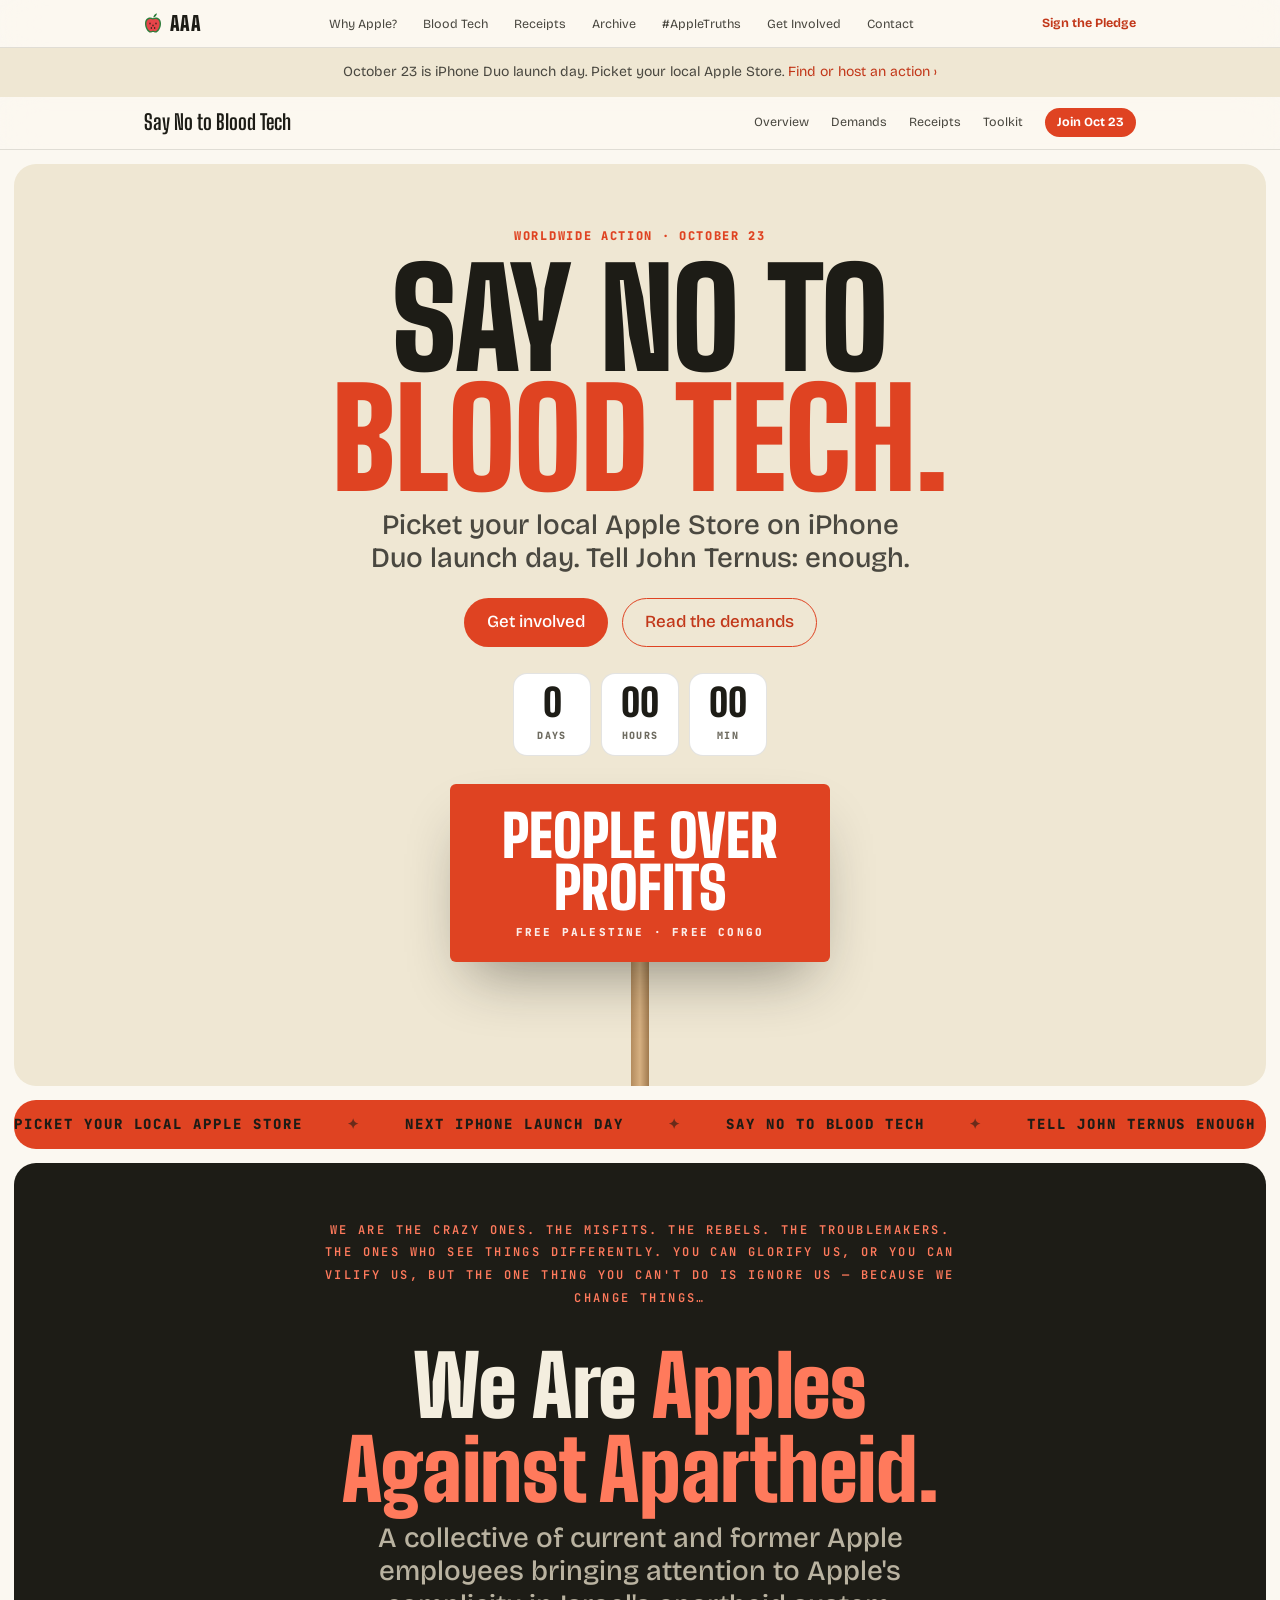
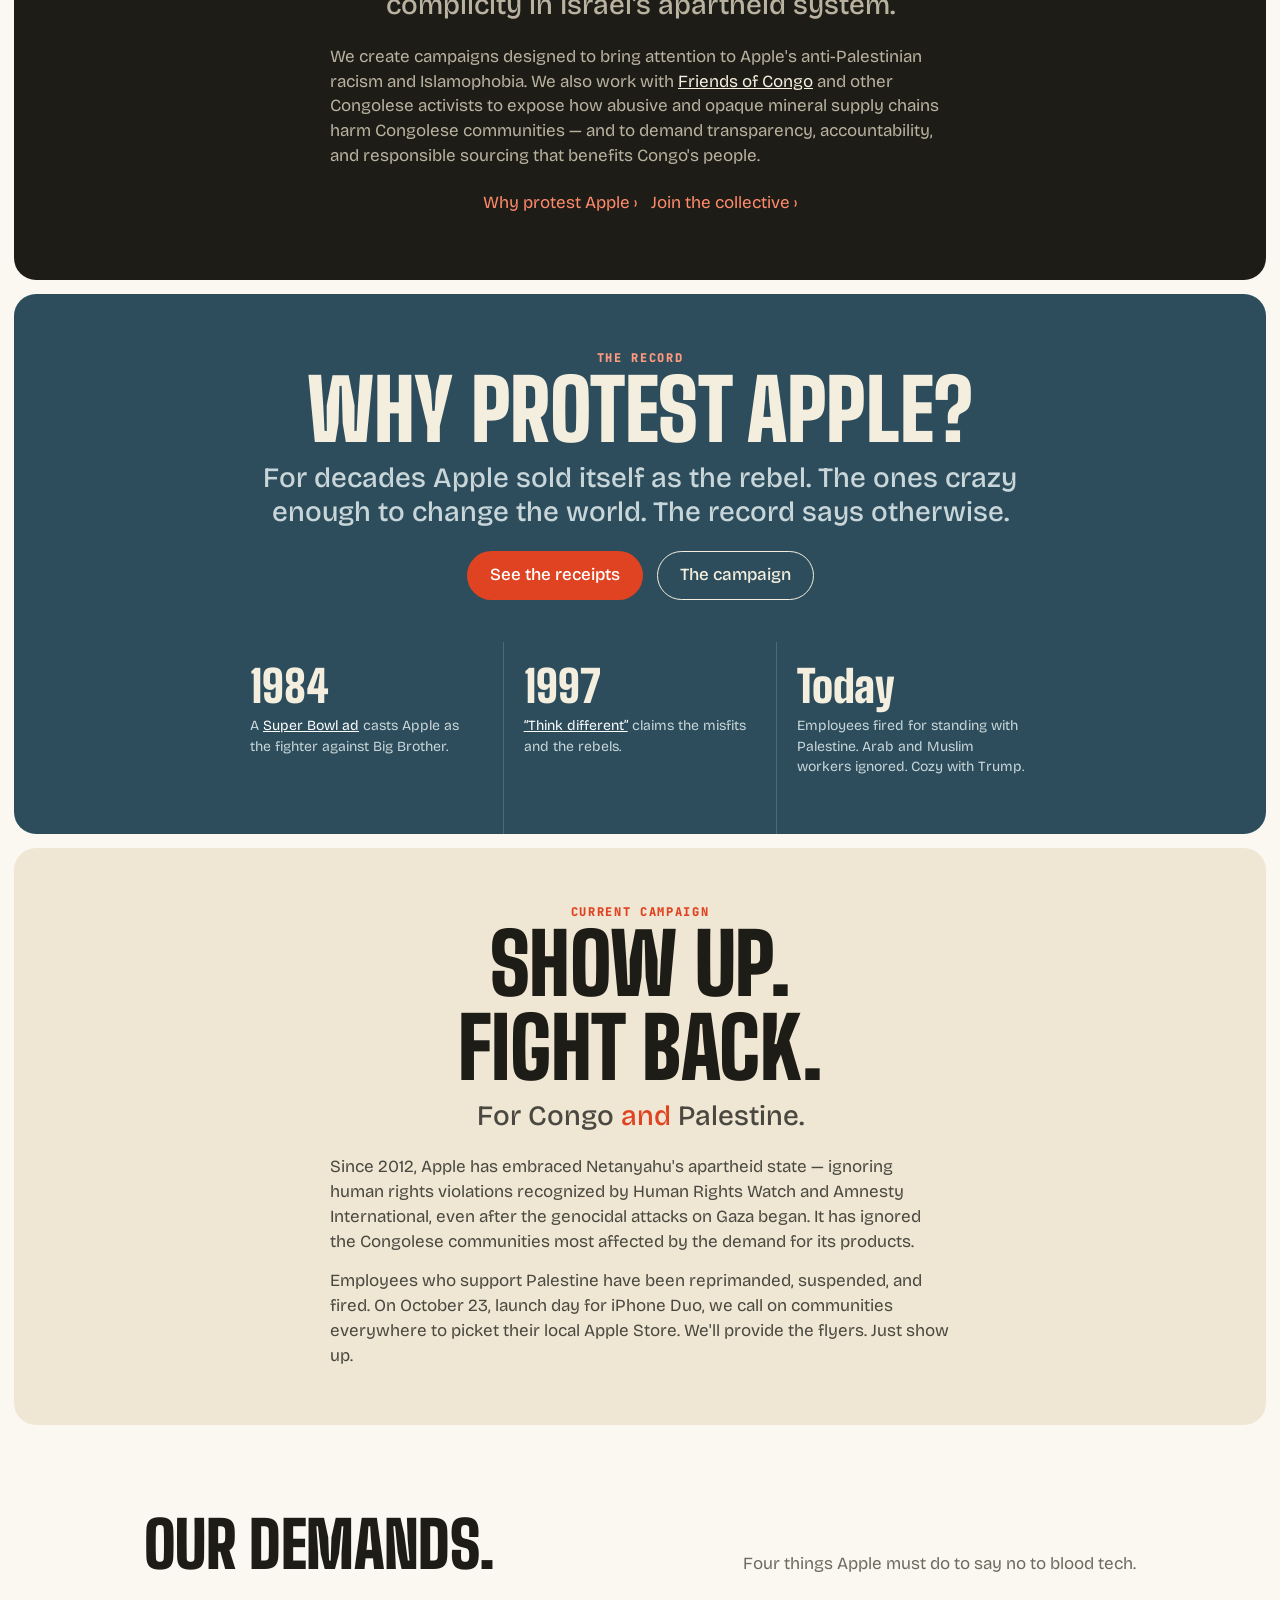
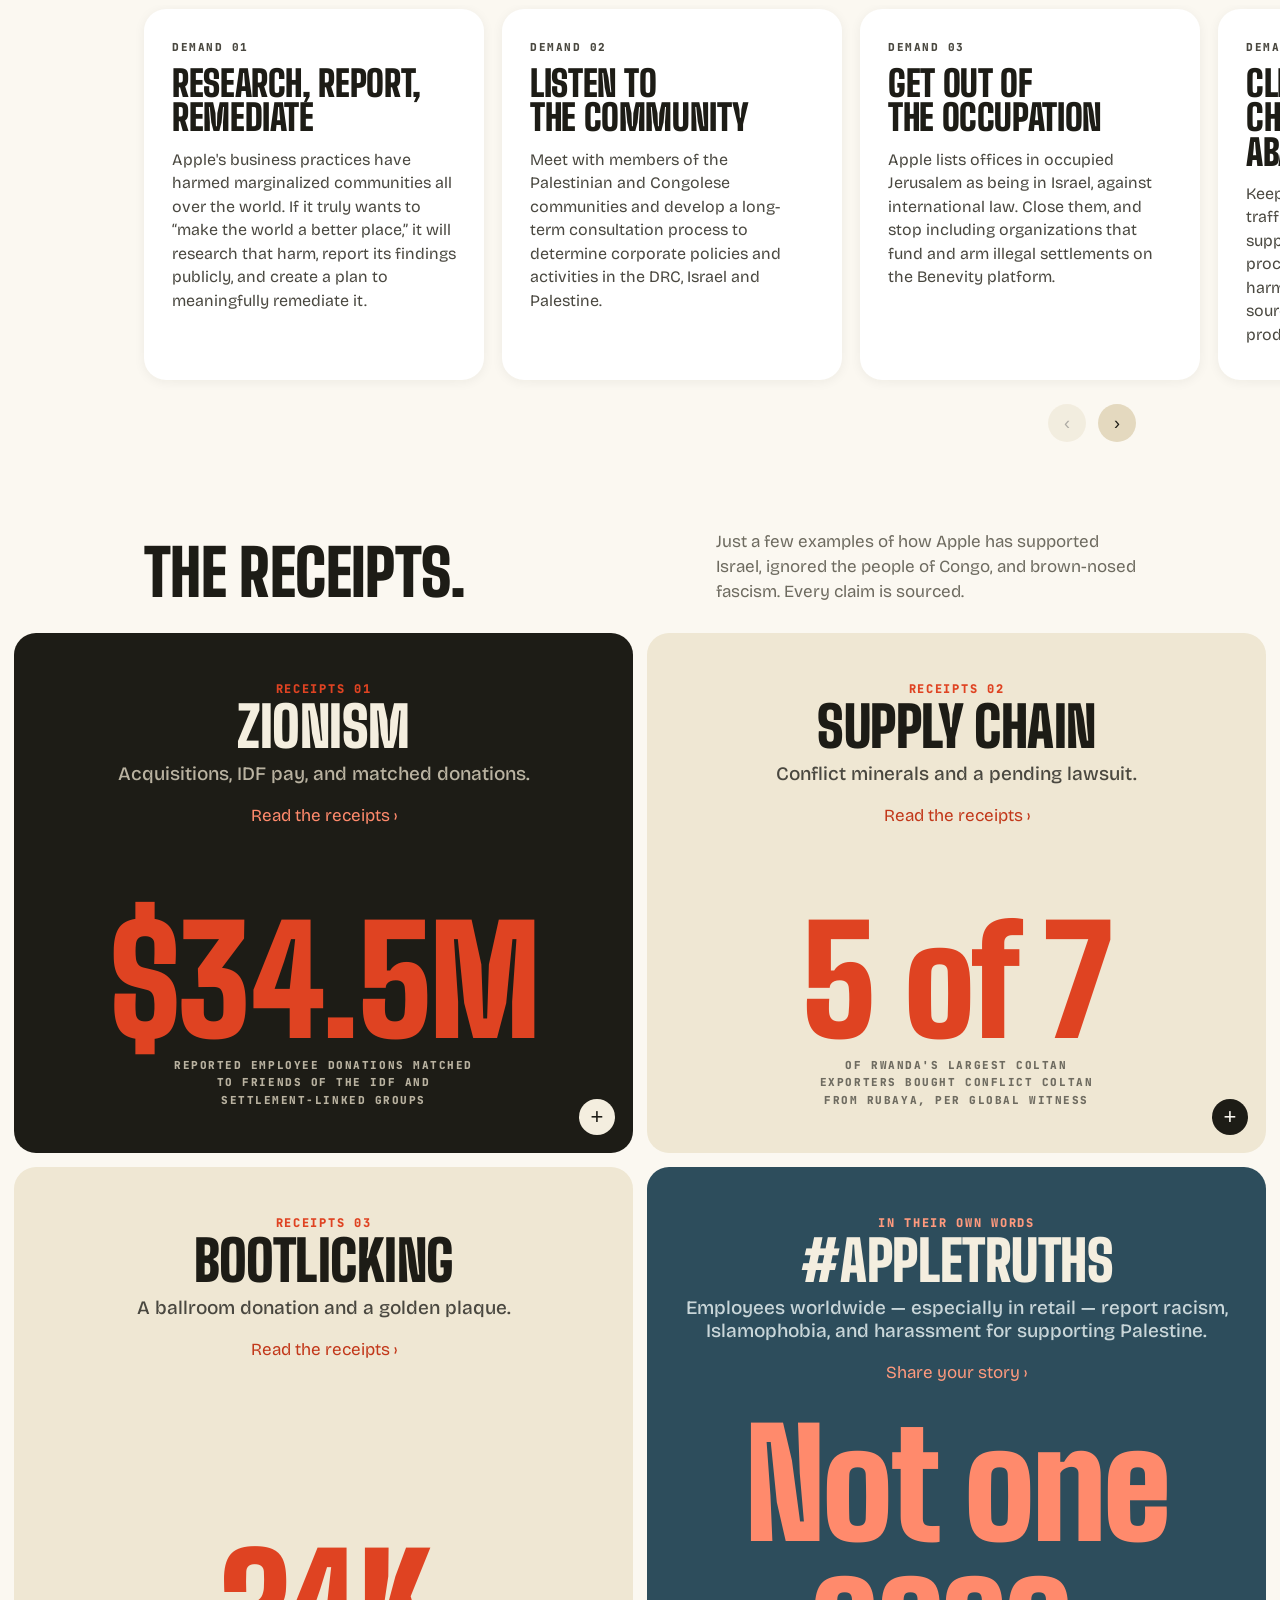
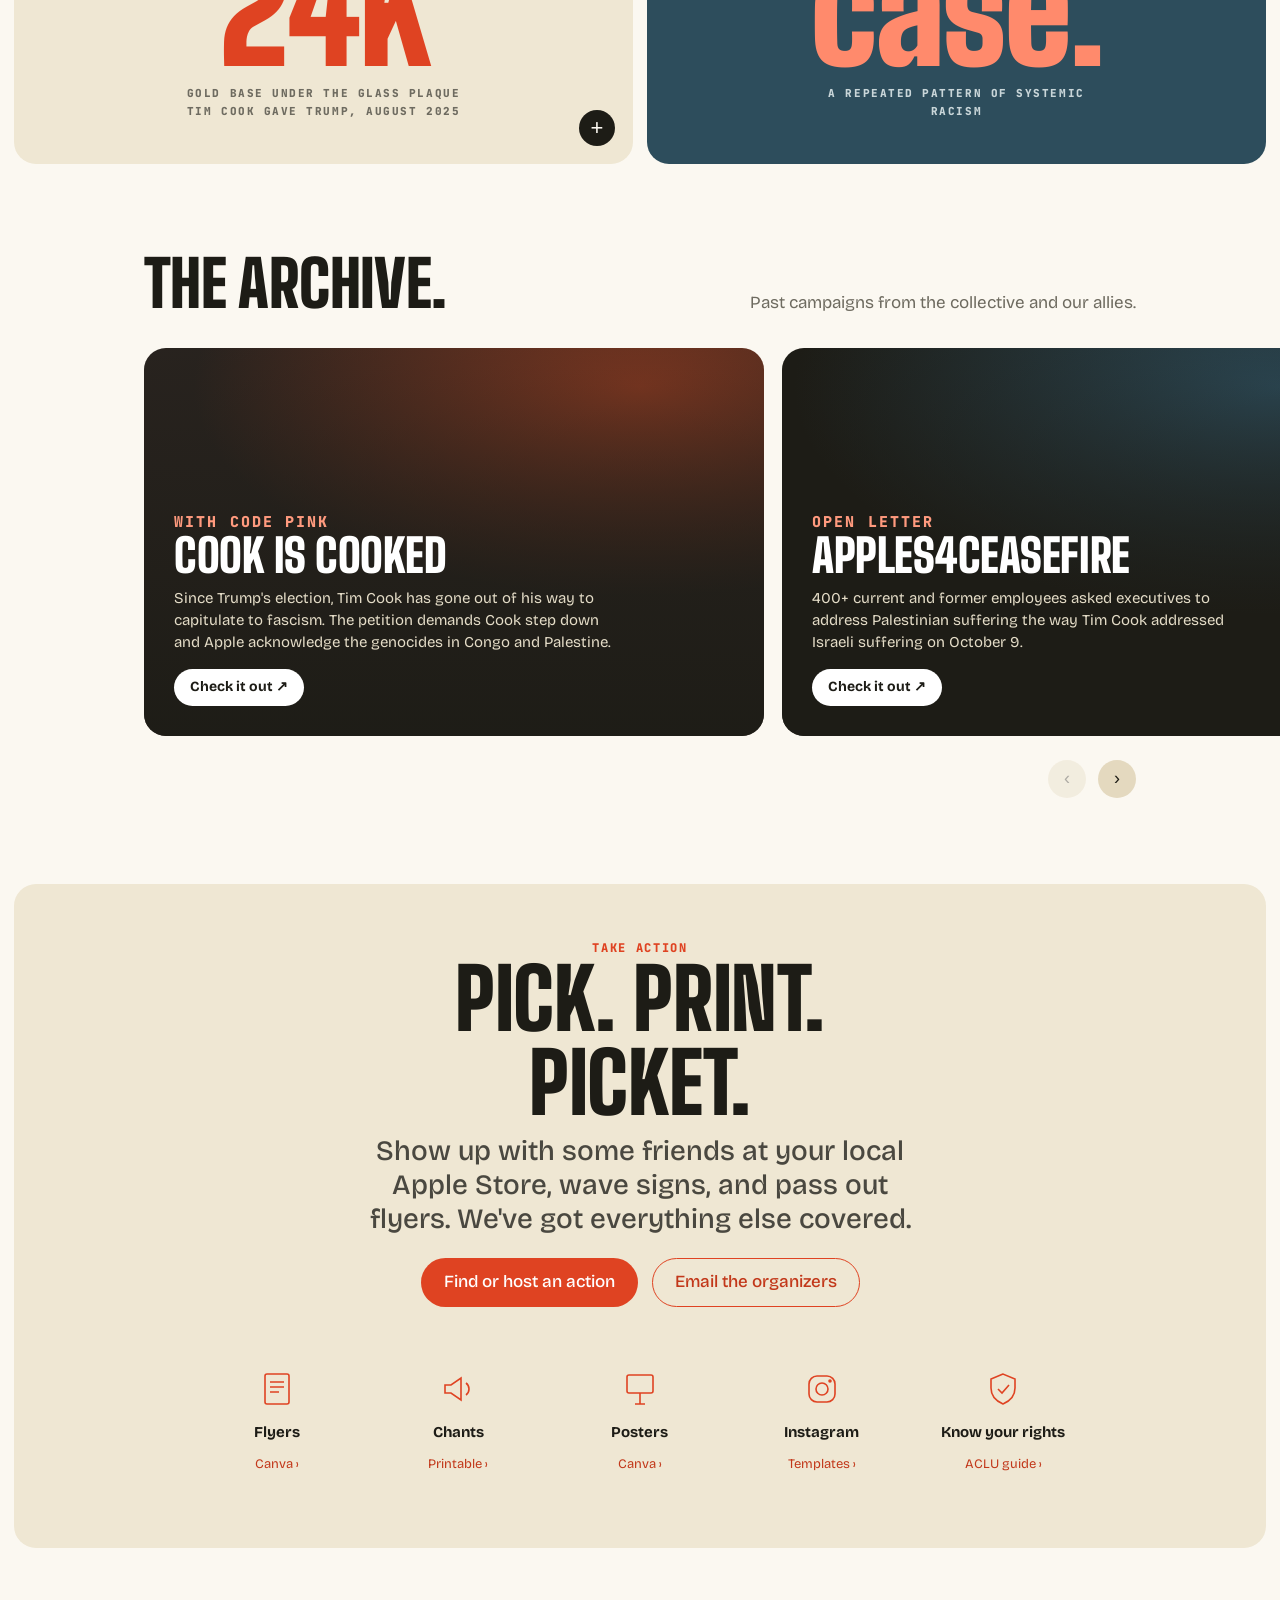
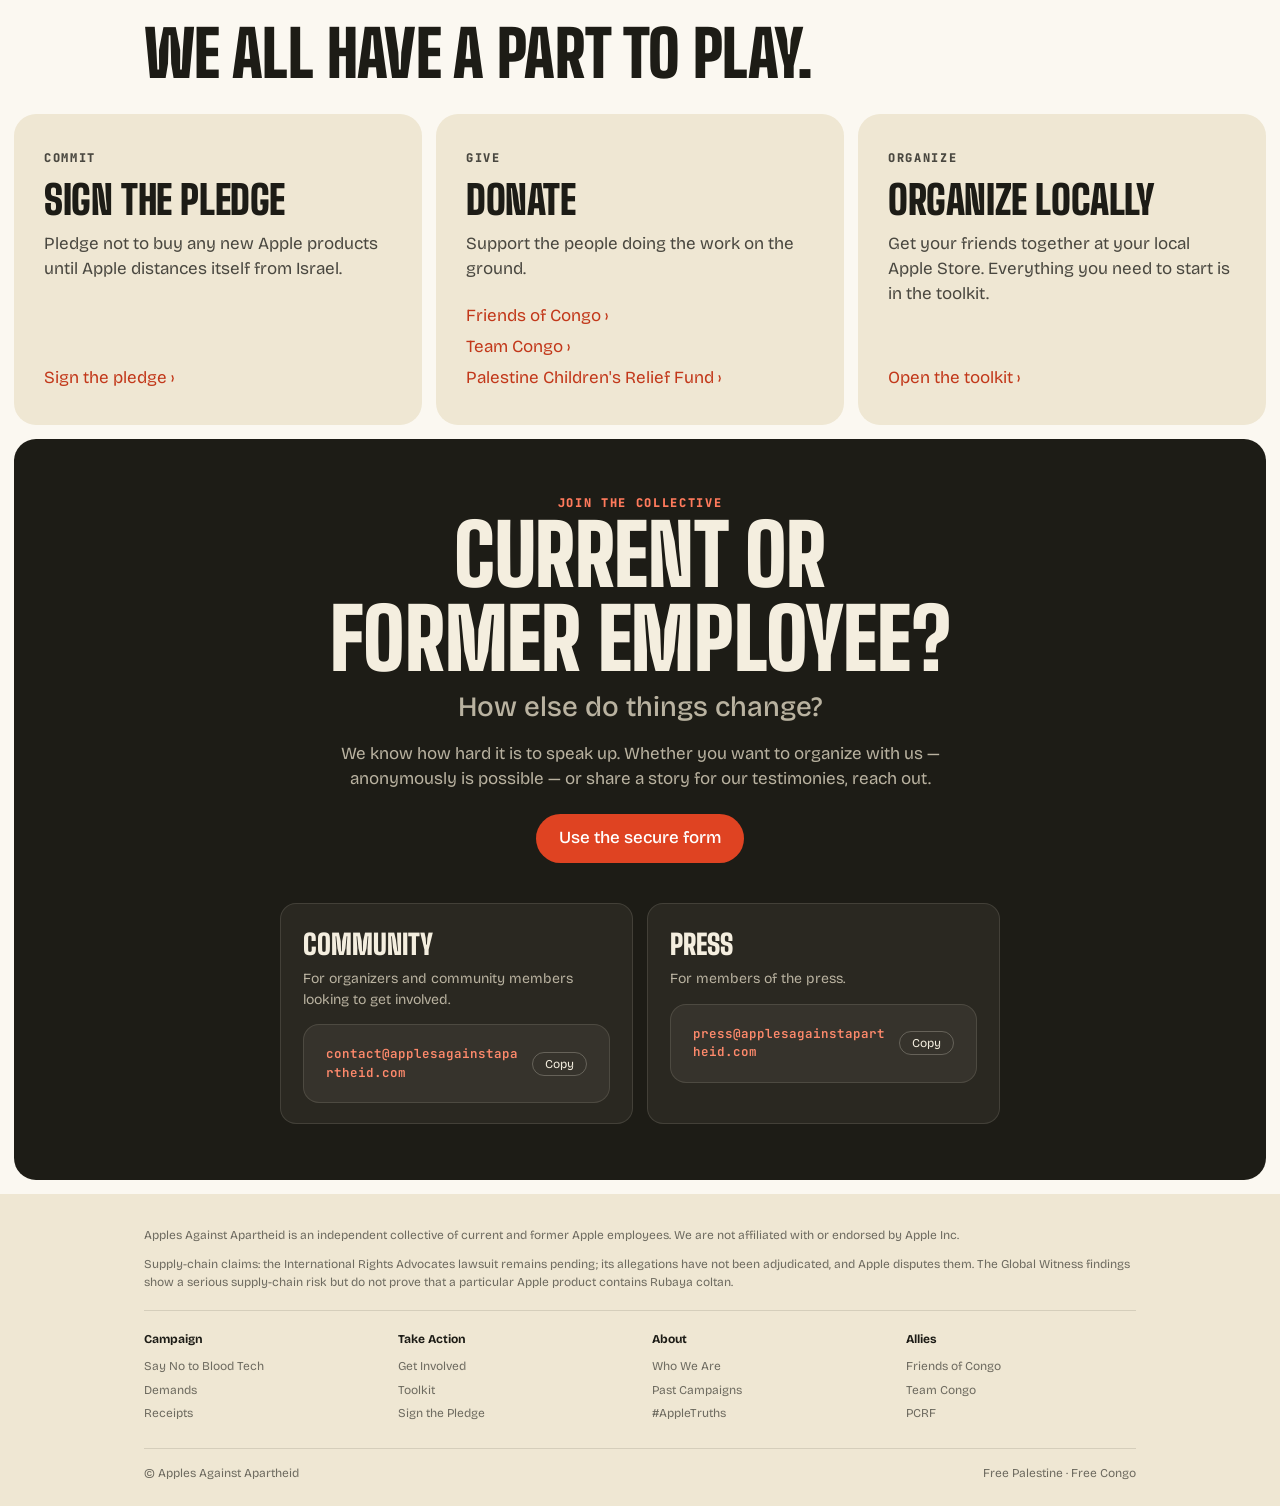
==== index.html @ 6d3a05a9 "Preparing to publish" ====
<!doctype html>
<html lang="en">
<head>
<meta charset="utf-8">
<meta name="viewport" content="width=device-width, initial-scale=1, viewport-fit=cover">
<meta name="description" content="Apples Against Apartheid — current and former Apple employees organizing against Apple's complicity in apartheid.">
<title>Apples Against Apartheid</title>
<link rel="preconnect" href="https://fonts.googleapis.com">
<link rel="preconnect" href="https://fonts.gstatic.com" crossorigin>
<link rel="stylesheet" href="https://fonts.googleapis.com/css2?family=Big+Shoulders+Display:wght@700;900&family=Bricolage+Grotesque:opsz,wght@12..96,400;12..96,500;12..96,700&family=JetBrains+Mono:wght@600;800&display=swap">
<style>
:root{
  --ground:#FBF8F1;
  --tile:#EFE7D3;
  --tile-2:#E4D9BF;
  --ink:#1D1C16;
  --ink-2:#4A4840;
  --ink-3:#6E6B60;
  --teal:#223F47;
  --slate:#2D4D5C;
  --red:#DF4322;
  --red-ink:#C2381A;
  --peach:#FBEFE4;
  --line:rgba(29,28,22,.12);
  --nav:rgba(251,248,241,.78);
  --dark-tile:#1D1C16;
  --on-dark:#F4EEDF;
  --on-dark-2:#B9B2A0;
  --card:#FFFFFF;
  --display:"Big Shoulders Display","Arial Narrow",Impact,sans-serif;
  --body:"Bricolage Grotesque",-apple-system,"Helvetica Neue",Arial,sans-serif;
  --mono:"JetBrains Mono",ui-monospace,Menlo,monospace;
  --r:22px;
}
@media (prefers-color-scheme:dark){
  :root:not([data-theme="light"]){
    color-scheme:dark;
    --ground:#100F0C;--tile:#1C1B16;--tile-2:#26241D;--ink:#F4EEDF;--ink-2:#CFC8B6;--ink-3:#9A9484;
    --teal:#E4D9BF;--line:rgba(244,238,223,.12);--nav:rgba(16,15,12,.72);--dark-tile:#000000;
    --card:#22211B;--peach:#3A2016;--red-ink:#FF6A48;
  }
}
:root[data-theme="dark"]{
  color-scheme:dark;
  --ground:#100F0C;--tile:#1C1B16;--tile-2:#26241D;--ink:#F4EEDF;--ink-2:#CFC8B6;--ink-3:#9A9484;
  --teal:#E4D9BF;--line:rgba(244,238,223,.12);--nav:rgba(16,15,12,.72);--dark-tile:#000000;
  --card:#22211B;--peach:#3A2016;--red-ink:#FF6A48;
}
*{box-sizing:border-box}
html{scroll-behavior:smooth;scroll-padding-top:64px}
body{background:var(--ground);color:var(--ink);font-family:var(--body);font-size:17px;line-height:1.47;-webkit-font-smoothing:antialiased;overflow-x:hidden}
a{color:inherit}
:focus-visible{outline:2px solid var(--red);outline-offset:3px;border-radius:6px}
h1,h2,h3,h4{margin:0;font-family:var(--display);font-weight:700;letter-spacing:-.01em;line-height:1;text-wrap:balance}
p{margin:0}
.eyebrow{font-family:var(--mono);font-weight:800;font-size:12px;letter-spacing:.14em;text-transform:uppercase;color:var(--red)}

/* ---------- global nav ---------- */
.gnav{position:relative;z-index:30;height:48px;background:var(--nav);backdrop-filter:saturate(180%) blur(20px);-webkit-backdrop-filter:saturate(180%) blur(20px);border-bottom:1px solid var(--line)}
.gnav-in{max-width:1024px;margin:0 auto;height:100%;padding-inline:16px;display:flex;align-items:center;justify-content:space-between;gap:8px}
.mark{display:flex;align-items:center;gap:8px;text-decoration:none;font-family:var(--display);font-weight:900;font-size:20px;letter-spacing:.02em}
.mark svg{width:18px;height:20px}
.gnav ul{list-style:none;margin:0;padding:0;display:flex;gap:26px}
.gnav ul a{font-size:12.5px;text-decoration:none;color:var(--ink-2);transition:color .2s}
.gnav ul a:hover{color:var(--ink)}
.gnav .pledge{font-size:12.5px;font-weight:700;text-decoration:none;color:var(--red-ink)}
.menu-btn{display:none;background:none;border:0;padding:8px;margin-right:-8px;color:var(--ink);cursor:pointer}
.menu-btn svg{width:18px;height:18px;display:block}
.drawer{position:absolute;top:48px;left:0;right:0;background:var(--ground);border-bottom:1px solid var(--line);padding:12px 16px 28px;z-index:29}
.drawer a{display:block;font-family:var(--display);font-size:30px;padding:6px 0;text-decoration:none}
@media (max-width:860px){.gnav ul,.gnav .pledge{display:none}.menu-btn{display:block}}

/* ---------- ribbon ---------- */
.ribbon{background:var(--tile);text-align:center;padding:14px 16px;font-size:14px;color:var(--ink-2)}
.ribbon a{color:var(--red-ink);text-decoration:none;white-space:nowrap}
.ribbon a:hover{text-decoration:underline}

/* ---------- local sticky nav ---------- */
.lnav{position:sticky;top:env(safe-area-inset-top,0px);z-index:20;background:var(--nav);backdrop-filter:saturate(180%) blur(20px);-webkit-backdrop-filter:saturate(180%) blur(20px);border-bottom:1px solid var(--line)}
.lnav-in{max-width:1024px;margin:0 auto;padding-inline:16px;height:52px;display:flex;align-items:center;justify-content:space-between;gap:16px}
.lnav-title{font-family:var(--display);font-size:21px;font-weight:700;white-space:nowrap}
.lnav-links{display:flex;align-items:center;gap:22px;overflow-x:auto;scrollbar-width:none}
.lnav-links::-webkit-scrollbar{display:none}
.lnav-links a{font-size:12.5px;color:var(--ink-2);text-decoration:none;white-space:nowrap}
.lnav-links a:hover{color:var(--ink)}
.lnav-links a.buy{background:var(--red);color:#fff;padding:5px 12px;border-radius:980px;font-weight:700}
.lnav-links a.buy:hover{background:var(--red-ink);color:#fff}
@media (max-width:640px){.lnav-title{display:none}.lnav-in{justify-content:flex-start}}

/* ---------- buttons ---------- */
.ctas{display:flex;flex-wrap:wrap;justify-content:center;gap:14px;margin-top:22px}
.btn{display:inline-flex;align-items:center;gap:6px;font-size:17px;font-weight:500;text-decoration:none;padding:11px 22px;border-radius:980px;border:1px solid transparent;cursor:pointer;font-family:var(--body);transition:background .2s,color .2s,border-color .2s}
.btn.fill{background:var(--red);color:#fff}
.btn.fill:hover{background:var(--red-ink)}
.btn.line{border-color:var(--red);color:var(--red-ink);background:transparent}
.btn.line:hover{background:var(--red);color:#fff}
.on-dark .btn.line{color:#FF7A5C;border-color:#FF7A5C}
.on-dark .btn.line:hover{background:#FF7A5C;color:#1D1C16}
.link{color:var(--red-ink);text-decoration:none;font-size:17px}
.link:hover{text-decoration:underline}
.on-dark .link{color:#FF8A6C}

/* ---------- tiles ---------- */
.stack{display:flex;flex-direction:column;gap:14px;padding:14px 14px 0}
@media (max-width:420px){.stack{padding-inline:16px}}
.tile{position:relative;border-radius:var(--r);overflow:hidden;text-align:center;padding:56px 24px 0;background:var(--tile)}
.tile .copy{max-width:760px;margin:0 auto;position:relative;z-index:2}
.tile h2{font-size:clamp(46px,7.2vw,84px);font-weight:900;text-transform:uppercase;letter-spacing:-.005em}
.tile .sub{font-size:clamp(20px,2.4vw,28px);line-height:1.2;margin-top:10px;color:var(--ink-2);font-weight:500;text-wrap:balance}
.on-dark{background:var(--dark-tile);color:var(--on-dark)}
.on-dark .sub{color:var(--on-dark-2)}
.on-slate{background:var(--slate);color:#F4EEDF}
.on-slate .sub{color:#C9D6D9}
.on-slate .eyebrow{color:#FF9A7E}

/* hero */
.hero{padding-top:64px;min-height:640px;display:flex;flex-direction:column}
.hero h1{font-size:clamp(64px,11vw,136px);font-weight:900;text-transform:uppercase;line-height:.88;margin-top:14px}
.hero h1 em{font-style:normal;color:var(--red)}
.stage{position:relative;flex:1;margin-top:28px;display:flex;justify-content:center;align-items:flex-end;min-height:290px}
.sign{position:relative;width:min(380px,82%);transform-origin:50% 100%;animation:sway 5.5s ease-in-out infinite}
.sign .board{background:var(--red);color:#fff;border-radius:6px;padding:26px 20px 24px;box-shadow:0 30px 60px -20px rgba(29,28,22,.45);font-family:var(--display);font-weight:900;text-transform:uppercase;line-height:.9;font-size:clamp(40px,6vw,58px);position:relative;z-index:1}
.sign .board small{display:block;font-family:var(--mono);font-size:11px;letter-spacing:.2em;font-weight:800;margin-top:14px;opacity:.9}
.sign .stick{width:18px;height:130px;margin:-6px auto 0;background:linear-gradient(90deg,#B38B5D,#D6B081 50%,#A07A4E)}
@keyframes sway{0%,100%{transform:rotate(-2.2deg)}50%{transform:rotate(2.2deg)}}
@media (prefers-reduced-motion:reduce){.sign{animation:none}.marquee-track{animation:none!important}}

/* countdown */
.count{display:flex;justify-content:center;gap:10px;margin-top:26px;font-variant-numeric:tabular-nums}
.count div{min-width:78px;background:var(--card);border-radius:14px;padding:10px 8px 8px;border:1px solid var(--line)}
.count b{display:block;font-family:var(--display);font-size:38px;font-weight:900;line-height:1}
.count span{font-family:var(--mono);font-size:10px;letter-spacing:.14em;color:var(--ink-3);text-transform:uppercase;font-weight:800}

/* marquee */
.marquee{background:var(--red);color:#1D1C16;overflow:hidden;border-radius:var(--r);padding:14px 0}
.marquee-track{display:flex;gap:44px;width:max-content;animation:scroll 38s linear infinite;font-family:var(--mono);font-weight:800;letter-spacing:.14em;font-size:14px;white-space:nowrap}
.marquee-track span::after{content:"✦";margin-left:44px;opacity:.6}
@keyframes scroll{to{transform:translateX(-50%)}}

/* mission */
.mission{padding-bottom:64px}
.mission .creed{font-family:var(--mono);font-size:12px;font-weight:600;letter-spacing:.2em;color:#FF7A5C;max-width:640px;margin:0 auto 34px;line-height:1.9}
.mission h2{text-transform:none;font-weight:900}
.mission h2 em{font-style:normal;color:#FF7A5C}
.mission .body{max-width:620px;margin:22px auto 0;font-size:17px;color:var(--on-dark-2);text-align:left;display:grid;gap:14px}
.mission .body a{color:var(--on-dark)}

/* why */
.why{padding-bottom:0}
.why .timeline{display:flex;justify-content:center;gap:0;margin:42px auto 0;max-width:820px;position:relative;text-align:left}
.why .tl{flex:1;padding:22px 20px 56px;border-left:1px solid rgba(244,238,223,.18)}
.why .tl:first-child{border-left:0}
.why .tl b{display:block;font-family:var(--display);font-size:44px;font-weight:900;color:#F4EEDF;line-height:1}
.why .tl p{font-size:14px;color:#C9D6D9;margin-top:8px}
@media (max-width:640px){.why .timeline{flex-direction:column}.why .tl{border-left:0;border-top:1px solid rgba(244,238,223,.18);padding:18px 4px}.why .tl:last-child{padding-bottom:48px}}

/* ---------- 2-up grid ---------- */
.grid{display:grid;grid-template-columns:1fr 1fr;gap:14px}
@media (max-width:760px){.grid{grid-template-columns:1fr}}
.grid .tile{padding:48px 24px 44px;min-height:520px;display:flex;flex-direction:column}
.grid .tile h3{font-size:clamp(40px,4.6vw,56px);font-weight:900;text-transform:uppercase}
.grid .tile .sub{font-size:19px;margin-top:8px}
.grid .tile .ctas{margin-top:18px;gap:22px}
.stat{margin:auto 0 0;padding-top:36px}
.stat b{display:block;font-family:var(--display);font-weight:900;font-size:clamp(88px,12vw,148px);line-height:.85;letter-spacing:-.02em;color:var(--red)}
.stat span{display:block;font-family:var(--mono);font-size:11px;font-weight:800;letter-spacing:.14em;text-transform:uppercase;color:var(--ink-3);margin-top:12px;max-width:300px;margin-inline:auto;line-height:1.6}
.on-dark .stat span{color:var(--on-dark-2)}
.on-slate .stat b{color:#FF8A6C}
.on-slate .stat span{color:#C9D6D9}
.plus{position:absolute;right:18px;bottom:18px;width:36px;height:36px;border-radius:50%;border:0;background:var(--ink);color:var(--ground);font-size:22px;line-height:1;cursor:pointer;display:grid;place-items:center;transition:transform .25s}
.plus:hover{transform:scale(1.08)}
.on-dark .plus,.on-slate .plus{background:#F4EEDF;color:#1D1C16}

/* ---------- section heads ---------- */
.shead{max-width:1024px;margin:0 auto;padding:88px 16px 28px;display:flex;justify-content:space-between;align-items:flex-end;gap:20px;flex-wrap:wrap}
.shead h2{font-size:clamp(40px,5.4vw,64px);font-weight:900;text-transform:uppercase}
.shead p{max-width:420px;color:var(--ink-3);font-size:17px}

/* ---------- carousel ---------- */
.rail-wrap{position:relative}
.rail{display:flex;gap:18px;overflow-x:auto;scroll-snap-type:x mandatory;padding:4px max(16px,calc((100vw - 1024px)/2 + 16px)) 24px;scrollbar-width:none;scroll-padding-inline:max(16px,calc((100vw - 1024px)/2 + 16px))}
.rail::-webkit-scrollbar{display:none}
.dcard{flex:0 0 min(340px,82vw);scroll-snap-align:start;background:var(--card);border-radius:var(--r);padding:30px 28px 34px;display:flex;flex-direction:column;gap:12px;box-shadow:0 2px 12px rgba(29,28,22,.06)}
.dcard .eyebrow{font-size:11px}
.dcard h3{font-size:36px;font-weight:900;text-transform:uppercase;line-height:.95}
.dcard p{color:var(--ink-2);font-size:16px}
.paddles{max-width:1024px;margin:0 auto;padding-inline:16px;display:flex;justify-content:flex-end;gap:12px}
.paddles button{width:38px;height:38px;border-radius:50%;border:0;background:var(--tile-2);color:var(--ink);font-size:18px;cursor:pointer;transition:opacity .2s}
.paddles button:disabled{opacity:.35;cursor:default}

/* archive cards */
.acard{flex:0 0 min(620px,86vw);scroll-snap-align:start;aspect-ratio:16/10;max-width:100%;border-radius:var(--r);position:relative;overflow:hidden;color:#fff;display:flex;align-items:flex-end;padding:30px;background:#2a2822 center/cover no-repeat;text-decoration:none}
.acard::before{content:"";position:absolute;inset:0;background:linear-gradient(0deg,rgba(29,28,22,.94) 0%,rgba(29,28,22,.55) 50%,rgba(29,28,22,.15) 100%)}
.acard > div{position:relative;max-width:440px}
.acard h3{font-size:clamp(34px,4vw,46px);font-weight:900;text-transform:uppercase}
.acard p{font-size:15px;color:#E4DCC7;margin-top:8px}
.acard .pill{display:inline-block;margin-top:16px;background:#fff;color:#1D1C16;font-weight:700;font-size:14px;padding:8px 16px;border-radius:980px;transition:background .2s,color .2s}
.acard:hover .pill{background:var(--red);color:#fff}
.a1{background-color:#3A2A22;background-image:url(assets/images/container06.jpg),radial-gradient(120% 90% at 80% 10%,#8A3A22,#2a2420 60%)}
.a2{background-color:#22343A;background-image:url(assets/images/container01.jpg),radial-gradient(120% 90% at 80% 10%,#2D4D5C,#1D1C16 65%)}
.a3{background-color:#3A2220;background-image:url(assets/images/container02.jpg),radial-gradient(120% 90% at 80% 10%,#DF4322,#1D1C16 60%)}
.a4{background-color:#2E2B20;background-image:url(assets/images/container03.jpg),radial-gradient(120% 90% at 80% 10%,#8C7A4E,#1D1C16 62%)}

/* ---------- toolkit ---------- */
.kit{padding-bottom:56px}
.kit-row{display:grid;grid-template-columns:repeat(5,1fr);gap:8px;max-width:900px;margin:44px auto 0}
.kit-row a{display:flex;flex-direction:column;align-items:center;gap:12px;text-decoration:none;padding:18px 6px;border-radius:16px;transition:background .2s}
.kit-row a:hover{background:var(--card)}
.kit-row svg{width:40px;height:40px;color:var(--red)}
.kit-row b{font-size:15px;font-weight:700}
.kit-row span{font-size:13px;color:var(--red-ink)}
@media (max-width:760px){.kit-row{grid-template-columns:repeat(2,1fr)}.kit-row a:last-child{grid-column:1/-1}}

/* ---------- part to play ---------- */
.play{display:grid;grid-template-columns:repeat(3,1fr);gap:14px}
@media (max-width:860px){.play{grid-template-columns:1fr}}
.play .tile{text-align:left;padding:36px 30px 34px;display:flex;flex-direction:column;gap:12px}
.play h3{font-size:40px;font-weight:900;text-transform:uppercase}
.play p{color:var(--ink-2)}
.play .links{display:flex;flex-direction:column;gap:6px;margin-top:auto;padding-top:10px}

/* ---------- contact ---------- */
.contact{padding-bottom:56px}
.contact .body{max-width:620px;margin:18px auto 0;color:var(--on-dark-2)}
.mail{display:grid;grid-template-columns:1fr 1fr;gap:14px;max-width:720px;margin:40px auto 0;text-align:left}
@media (max-width:640px){.mail{grid-template-columns:1fr}}
.mail div{background:rgba(244,238,223,.06);border:1px solid rgba(244,238,223,.12);border-radius:16px;padding:20px 22px}
.mail b{font-family:var(--display);font-size:28px;font-weight:900;text-transform:uppercase;display:block}
.mail p{font-size:14px;color:var(--on-dark-2);margin-top:4px}
.mail .addr{display:flex;align-items:center;justify-content:space-between;gap:10px;margin-top:14px;font-family:var(--mono);font-size:12.5px;font-weight:600;color:#FF8A6C;word-break:break-all;user-select:all}
.copy-btn{flex:none;border:1px solid rgba(244,238,223,.25);background:none;color:var(--on-dark);border-radius:980px;padding:4px 12px;font-size:12px;font-family:var(--body);cursor:pointer}

/* ---------- footer ---------- */
footer{background:var(--tile);margin-top:14px;padding-block:32px 24px;font-size:12px;color:var(--ink-3)}
.foot{max-width:1024px;margin:0 auto;padding-inline:16px}
.fine{border-bottom:1px solid var(--line);padding-bottom:18px;display:grid;gap:10px;line-height:1.55}
.dir{display:grid;grid-template-columns:repeat(4,1fr);gap:24px;padding-block:22px}
.dir h4{font-family:var(--body);font-size:12px;font-weight:700;color:var(--ink);margin-bottom:10px;letter-spacing:0}
.dir a{display:block;text-decoration:none;color:var(--ink-3);padding:3px 0}
.dir a:hover{color:var(--ink);text-decoration:underline}
@media (max-width:640px){.dir{grid-template-columns:1fr 1fr}}
.legal{border-top:1px solid var(--line);padding-top:16px;display:flex;justify-content:space-between;flex-wrap:wrap;gap:8px}

/* ---------- modal ---------- */
dialog{border:0;padding:0;border-radius:28px;max-width:min(760px,calc(100vw - 32px));width:100%;max-height:calc(100vh - 64px);background:var(--card);color:var(--ink);box-shadow:0 40px 120px rgba(0,0,0,.4)}
dialog::backdrop{background:rgba(16,15,12,.55);backdrop-filter:blur(8px)}
.m-in{padding:56px 44px 44px}
@media (max-width:640px){.m-in{padding:48px 22px 28px}}
.m-in h3{font-size:clamp(44px,6vw,64px);font-weight:900;text-transform:uppercase;margin:10px 0 24px}
.m-close{position:sticky;top:14px;float:right;margin:14px 14px 0 0;width:36px;height:36px;border-radius:50%;border:0;background:var(--tile-2);color:var(--ink);font-size:20px;cursor:pointer;z-index:2}
.ev{display:flex;gap:14px;padding:16px 0;border-top:1px solid var(--line)}
.ev:first-of-type{border-top:0}
.ev i{flex:none;width:8px;height:8px;border-radius:50%;background:var(--red);margin-top:9px}
.ev p{color:var(--ink-2);font-size:16px;line-height:1.6}
.src{font-family:var(--mono);font-size:11.5px;font-weight:800;color:var(--red-ink);text-decoration:none;border-bottom:1px solid currentColor;white-space:nowrap;margin-left:4px}
</style>
</head>
<body style="margin:0">

<!-- ============ GLOBAL NAV ============ -->
<nav class="gnav" aria-label="Global">
  <div class="gnav-in">
    <a class="mark" href="#home" aria-label="Apples Against Apartheid home">
      <svg viewBox="0 0 18 20" aria-hidden="true"><path fill="#2F7D3B" d="M9 5.2C7 3.9 1.3 3.6 1 10.2c-.2 4.6 3 9.4 5.4 9.4 1.2 0 1.5-.6 2.6-.6s1.4.6 2.6.6c2.4 0 5.6-4.8 5.4-9.4C16.7 3.6 11 3.9 9 5.2Z"/><path fill="#E8454A" d="M9 6.6C7.3 5.5 2.6 5.3 2.4 10.3c-.2 3.9 2.5 8 4.3 8 .9 0 1.2-.5 2.3-.5s1.4.5 2.3.5c1.8 0 4.5-4.1 4.3-8C15.4 5.3 10.7 5.5 9 6.6Z"/><g fill="#1D1C16"><ellipse cx="6" cy="10.5" rx=".6" ry=".9"/><ellipse cx="9" cy="12.5" rx=".6" ry=".9"/><ellipse cx="12" cy="10.5" rx=".6" ry=".9"/><ellipse cx="7.3" cy="15" rx=".6" ry=".9"/><ellipse cx="10.7" cy="15" rx=".6" ry=".9"/></g><path fill="#2F7D3B" d="M9.3 4.6c.1-2 1.2-3.8 3.6-4.4-.1 2.3-1.4 3.9-3.6 4.4Z"/></svg>
      AAA
    </a>
    <ul>
      <li><a href="#why-protest-apple">Why Apple?</a></li>
      <li><a href="#work">Blood Tech</a></li>
      <li><a href="#receipts">Receipts</a></li>
      <li><a href="#past-campaigns">Archive</a></li>
      <li><a href="#apple-truths">#AppleTruths</a></li>
      <li><a href="#get-involved">Get Involved</a></li>
      <li><a href="#contact">Contact</a></li>
    </ul>
    <a class="pledge" href="https://actionnetwork.org/petitions/say-no-to-blood-tech/">Sign the Pledge</a>
    <button class="menu-btn" id="menuBtn" aria-expanded="false" aria-controls="drawer" aria-label="Open menu">
      <svg viewBox="0 0 18 18"><path d="M1 6h16M1 12h16" stroke="currentColor" stroke-width="1.6" stroke-linecap="round"/></svg>
    </button>
  </div>
  <div class="drawer" id="drawer" hidden>
    <a href="#why-protest-apple">Why Apple?</a>
    <a href="#work">Blood Tech</a>
    <a href="#receipts">Receipts</a>
    <a href="#past-campaigns">Archive</a>
    <a href="#apple-truths">#AppleTruths</a>
    <a href="#get-involved">Get Involved</a>
    <a href="#contact">Contact</a>
    <a href="https://actionnetwork.org/petitions/say-no-to-blood-tech/" style="color:var(--red-ink)">Sign the Pledge</a>
  </div>
</nav>

<div class="ribbon">
  October 23 is iPhone Duo launch day. Picket your local Apple Store.
  <a href="https://www.findaprotest.info/campaigns/say-no-to-blood-tech/submit-event">Find or host an action&nbsp;›</a>
</div>

<!-- ============ LOCAL NAV ============ -->
<div class="lnav">
  <div class="lnav-in">
    <span class="lnav-title">Say No to Blood Tech</span>
    <div class="lnav-links">
      <a href="#home">Overview</a>
      <a href="#demands">Demands</a>
      <a href="#receipts">Receipts</a>
      <a href="#resources">Toolkit</a>
      <a class="buy" href="#get-involved">Join Oct 23</a>
    </div>
  </div>
</div>

<main class="stack">

  <!-- HERO -->
  <section class="tile hero" id="home">
    <div class="copy">
      <p class="eyebrow">Worldwide action · October 23</p>
      <h1>Say No to <em>Blood&nbsp;Tech.</em></h1>
      <p class="sub">Picket your local Apple Store on iPhone Duo launch day. Tell John Ternus: enough.</p>
      <div class="ctas">
        <a class="btn fill" href="#get-involved">Get involved</a>
        <a class="btn line" href="#demands">Read the demands</a>
      </div>
      <div class="count" id="count" aria-live="off">
        <div><b id="cd-d">26</b><span>Days</span></div>
        <div><b id="cd-h">00</b><span>Hours</span></div>
        <div><b id="cd-m">00</b><span>Min</span></div>
      </div>
    </div>
    <div class="stage" aria-hidden="true">
      <div class="sign">
        <div class="board">People over profits<small>Free Palestine · Free Congo</small></div>
        <div class="stick"></div>
      </div>
    </div>
  </section>

  <div class="marquee" aria-hidden="true">
    <div class="marquee-track">
      <span>PICKET YOUR LOCAL APPLE STORE</span><span>NEXT IPHONE LAUNCH DAY</span><span>SAY NO TO BLOOD TECH</span><span>TELL JOHN TERNUS ENOUGH</span>
      <span>PICKET YOUR LOCAL APPLE STORE</span><span>NEXT IPHONE LAUNCH DAY</span><span>SAY NO TO BLOOD TECH</span><span>TELL JOHN TERNUS ENOUGH</span>
    </div>
  </div>

  <!-- MISSION -->
  <section class="tile on-dark mission" id="about">
    <div class="copy">
      <p class="creed">WE ARE THE CRAZY ONES. THE MISFITS. THE REBELS. THE TROUBLEMAKERS. THE ONES WHO SEE THINGS DIFFERENTLY. YOU CAN GLORIFY US, OR YOU CAN VILIFY US, BUT THE ONE THING YOU CAN'T DO IS IGNORE US — BECAUSE WE CHANGE THINGS…</p>
      <h2>We Are <em>Apples Against Apartheid.</em></h2>
      <p class="sub">A collective of current and former Apple employees bringing attention to Apple's complicity in Israel's apartheid system.</p>
      <div class="body">
        <p>We create campaigns designed to bring attention to Apple's anti-Palestinian racism and Islamophobia. We also work with <a href="https://friendsofthecongo.org">Friends of Congo</a> and other Congolese activists to expose how abusive and opaque mineral supply chains harm Congolese communities — and to demand transparency, accountability, and responsible sourcing that benefits Congo's people.</p>
      </div>
      <div class="ctas">
        <a class="link" href="#why-protest-apple">Why protest Apple ›</a>
        <a class="link" href="#contact">Join the collective ›</a>
      </div>
    </div>
  </section>

  <!-- WHY -->
  <section class="tile on-slate why" id="why-protest-apple">
    <div class="copy">
      <p class="eyebrow">The Record</p>
      <h2>Why Protest Apple?</h2>
      <p class="sub">For decades Apple sold itself as the rebel. The ones crazy enough to change the world. The record says otherwise.</p>
      <div class="ctas">
        <a class="btn fill" href="#receipts">See the receipts</a>
        <a class="btn line" style="color:#F4EEDF;border-color:#F4EEDF" href="#work">The campaign</a>
      </div>
    </div>
    <div class="timeline copy">
      <div class="tl"><b>1984</b><p>A <a href="https://www.youtube.com/watch?v=ErwS24cBZPc" style="color:#fff">Super Bowl ad</a> casts Apple as the fighter against Big Brother.</p></div>
      <div class="tl"><b>1997</b><p><a href="https://www.youtube.com/watch?v=CLIyH2SyxZA" style="color:#fff">“Think different”</a> claims the misfits and the rebels.</p></div>
      <div class="tl"><b>Today</b><p>Employees fired for standing with Palestine. Arab and Muslim workers ignored. Cozy with Trump.</p></div>
    </div>
  </section>

  <!-- CAMPAIGN -->
  <section class="tile" id="work" style="padding-bottom:56px">
    <div class="copy">
      <p class="eyebrow">Current Campaign</p>
      <h2>Show up.<br>Fight back.</h2>
      <p class="sub">For Congo <em style="font-style:normal;color:var(--red)">and</em> Palestine.</p>
      <div class="body" style="max-width:620px;margin:22px auto 0;text-align:left;display:grid;gap:14px;color:var(--ink-2)">
        <p>Since 2012, Apple has embraced Netanyahu's apartheid state — ignoring human rights violations recognized by Human Rights Watch and Amnesty International, even after the genocidal attacks on Gaza began. It has ignored the Congolese communities most affected by the demand for its products.</p>
        <p>Employees who support Palestine have been reprimanded, suspended, and fired. On October 23, launch day for iPhone Duo, we call on communities everywhere to picket their local Apple Store. We'll provide the flyers. Just show up.</p>
      </div>
    </div>
  </section>
</main>

<!-- DEMANDS CAROUSEL -->
<section id="demands">
  <div class="shead">
    <h2>Our Demands.</h2>
    <p>Four things Apple must do to say no to blood tech.</p>
  </div>
  <div class="rail" id="rail-d">
    <article class="dcard"><p class="eyebrow">Demand 01</p><h3>Research, Report, Remediate</h3><p>Apple's business practices have harmed marginalized communities all over the world. If it truly wants to “make the world a better place,” it will research that harm, report its findings publicly, and create a plan to meaningfully remediate it.</p></article>
    <article class="dcard"><p class="eyebrow">Demand 02</p><h3>Listen to the Community</h3><p>Meet with members of the Palestinian and Congolese communities and develop a long-term consultation process to determine corporate policies and activities in the DRC, Israel and Palestine.</p></article>
    <article class="dcard"><p class="eyebrow">Demand 03</p><h3>Get Out of the Occupation</h3><p>Apple lists offices in occupied Jerusalem as being in Israel, against international law. Close them, and stop including organizations that fund and arm illegal settlements on the Benevity platform.</p></article>
    <article class="dcard"><p class="eyebrow">Demand 04</p><h3>Clean the Supply Chain, Don't Abandon Congo</h3><p>Keep minerals controlled, taxed, or trafficked by armed groups out of the supply chain. Publish mineral origins, processors and smelters, remediate harms, and support responsible sourcing from legitimate Congolese producers.</p></article>
  </div>
  <div class="paddles" data-rail="rail-d"><button aria-label="Previous">‹</button><button aria-label="Next">›</button></div>
</section>

<!-- RECEIPTS GRID -->
<section id="receipts">
  <div class="shead">
    <h2>The Receipts.</h2>
    <p>Just a few examples of how Apple has supported Israel, ignored the people of Congo, and brown-nosed fascism. Every claim is sourced.</p>
  </div>
  <div class="stack" style="padding-top:0">
    <div class="grid">
      <article class="tile on-dark">
        <p class="eyebrow">Receipts 01</p>
        <h3>Zionism</h3>
        <p class="sub">Acquisitions, IDF pay, and matched donations.</p>
        <div class="ctas"><button class="link" style="background:none;border:0;cursor:pointer;font-family:inherit" data-open="m-zion">Read the receipts ›</button></div>
        <div class="stat"><b>$34.5M</b><span>Reported employee donations matched to Friends of the IDF and settlement-linked groups</span></div>
        <button class="plus" data-open="m-zion" aria-label="More about Zionism receipts">+</button>
      </article>
      <article class="tile">
        <p class="eyebrow">Receipts 02</p>
        <h3>Supply Chain</h3>
        <p class="sub">Conflict minerals and a pending lawsuit.</p>
        <div class="ctas"><button class="link" style="background:none;border:0;cursor:pointer;font-family:inherit" data-open="m-supply">Read the receipts ›</button></div>
        <div class="stat"><b>5 of 7</b><span>of Rwanda's largest coltan exporters bought conflict coltan from Rubaya, per Global Witness</span></div>
        <button class="plus" data-open="m-supply" aria-label="More about supply chain receipts">+</button>
      </article>
      <article class="tile">
        <p class="eyebrow">Receipts 03</p>
        <h3>Bootlicking</h3>
        <p class="sub">A ballroom donation and a golden plaque.</p>
        <div class="ctas"><button class="link" style="background:none;border:0;cursor:pointer;font-family:inherit" data-open="m-boot">Read the receipts ›</button></div>
        <div class="stat"><b>24K</b><span>Gold base under the glass plaque Tim Cook gave Trump, August 2025</span></div>
        <button class="plus" data-open="m-boot" aria-label="More about bootlicking receipts">+</button>
      </article>
      <article class="tile on-slate" id="apple-truths">
        <p class="eyebrow">In Their Own Words</p>
        <h3>#AppleTruths</h3>
        <p class="sub">Employees worldwide — especially in retail — report racism, Islamophobia, and harassment for supporting Palestine.</p>
        <div class="ctas"><a class="link" style="color:#FF9A7E" href="#contact">Share your story ›</a></div>
        <div class="stat"><b>Not one case.</b><span>A repeated pattern of systemic racism</span></div>
      </article>
    </div>
  </div>
</section>

<!-- ARCHIVE -->
<section id="past-campaigns">
  <div class="shead">
    <h2>The Archive.</h2>
    <p>Past campaigns from the collective and our allies.</p>
  </div>
  <div class="rail" id="rail-a">
    <a class="acard a1" href="http://codepink.org/apple"><div><p class="eyebrow" style="color:#FF9A7E">With Code Pink</p><h3>Cook Is Cooked</h3><p>Since Trump's election, Tim Cook has gone out of his way to capitulate to fascism. The petition demands Cook step down and Apple acknowledge the genocides in Congo and Palestine.</p><span class="pill">Check it out ↗</span></div></a>
    <a class="acard a2" href="http://apples4ceasefire.com/"><div><p class="eyebrow" style="color:#FF9A7E">Open letter</p><h3>Apples4Ceasefire</h3><p>400+ current and former employees asked executives to address Palestinian suffering the way Tim Cook addressed Israeli suffering on October 9.</p><span class="pill">Check it out ↗</span></div></a>
    <a class="acard a3" href="https://www.instagram.com/s/aGlnaGxpZ2h0OjE4MDY3NTY4MzY1NTI3MTA1"><div><p class="eyebrow" style="color:#FF9A7E">iPhone 16 launch</p><h3>Apple Accountability Day</h3><p>Rallies all over the world during the iPhone 16 keynote and launch, calling out Apple's silence on Palestine and Congo.</p><span class="pill">View protests ↗</span></div></a>
    <a class="acard a4" href="https://openletter.earth/apple-must-end-direct-complicity-in-apartheid-and-genocide-a1c37c20"><div><p class="eyebrow" style="color:#FF9A7E">Open to the public</p><h3>Public Open Letter</h3><p>Because Apple refused to listen to its own employees, we published a second letter for anyone to sign in support of Palestine.</p><span class="pill">Sign the letter ↗</span></div></a>
  </div>
  <div class="paddles" data-rail="rail-a"><button aria-label="Previous">‹</button><button aria-label="Next">›</button></div>
</section>

<div class="stack" style="margin-top:72px">
  <!-- TOOLKIT -->
  <section class="tile kit" id="get-involved">
    <div class="copy">
      <p class="eyebrow">Take Action</p>
      <h2>Pick. Print.<br>Picket.</h2>
      <p class="sub">Show up with some friends at your local Apple Store, wave signs, and pass out flyers. We've got everything else covered.</p>
      <div class="ctas">
        <a class="btn fill" href="https://www.findaprotest.info/campaigns/say-no-to-blood-tech/submit-event">Find or host an action</a>
        <a class="btn line" href="#contact">Email the organizers</a>
      </div>
    </div>
    <div class="kit-row" id="resources">
      <a href="https://canva.link/hi99eex0cbcpvzq"><svg viewBox="0 0 40 40" fill="none" stroke="currentColor" stroke-width="1.6"><rect x="8" y="5" width="24" height="30" rx="2"/><path d="M13 13h14M13 18h14M13 23h9"/></svg><b>Flyers</b><span>Canva ›</span></a>
      <a href="https://cryptpad.fr/pad/#/2/pad/view/BLara9tioDq1FEy+E1sk-TCwH8Qwi1cI6DP96hn2zGA/"><svg viewBox="0 0 40 40" fill="none" stroke="currentColor" stroke-width="1.6"><path d="M7 16v8h6l10 7V9L13 16H7Z"/><path d="M28 14c2 1.5 3 3.6 3 6s-1 4.5-3 6"/></svg><b>Chants</b><span>Printable ›</span></a>
      <a href="https://canva.link/sncfgvydd9knzwj"><svg viewBox="0 0 40 40" fill="none" stroke="currentColor" stroke-width="1.6"><rect x="7" y="6" width="26" height="18" rx="2"/><path d="M20 24v11M15 35h10"/></svg><b>Posters</b><span>Canva ›</span></a>
      <a href="https://canva.link/20kokbakt8ja9vd"><svg viewBox="0 0 40 40" fill="none" stroke="currentColor" stroke-width="1.6"><rect x="7" y="7" width="26" height="26" rx="8"/><circle cx="20" cy="20" r="6"/><circle cx="28" cy="12" r="1" fill="currentColor"/></svg><b>Instagram</b><span>Templates ›</span></a>
      <a href="https://www.aclu.org/know-your-rights/protesters-rights"><svg viewBox="0 0 40 40" fill="none" stroke="currentColor" stroke-width="1.6"><path d="M20 5 8 10v9c0 8 5 13 12 16 7-3 12-8 12-16v-9L20 5Z"/><path d="m15 20 4 4 7-8"/></svg><b>Know your rights</b><span>ACLU guide ›</span></a>
    </div>
  </section>

  <!-- PART TO PLAY -->
  <div id="cta">
    <div class="shead" style="padding-top:60px"><h2>We all have a part to play.</h2></div>
    <div class="play">
      <article class="tile"><p class="eyebrow">Commit</p><h3>Sign the Pledge</h3><p>Pledge not to buy any new Apple products until Apple distances itself from Israel.</p><div class="links"><a class="link" href="https://actionnetwork.org/petitions/say-no-to-blood-tech/">Sign the pledge ›</a></div></article>
      <article class="tile"><p class="eyebrow">Give</p><h3>Donate</h3><p>Support the people doing the work on the ground.</p><div class="links"><a class="link" href="https://friendsofthecongo.org/">Friends of Congo ›</a><a class="link" href="https://www.teamcongordc.com/">Team Congo ›</a><a class="link" href="https://www.pcrf.net/">Palestine Children's Relief Fund ›</a></div></article>
      <article class="tile"><p class="eyebrow">Organize</p><h3>Organize Locally</h3><p>Get your friends together at your local Apple Store. Everything you need to start is in the toolkit.</p><div class="links"><a class="link" href="#resources">Open the toolkit ›</a></div></article>
    </div>
  </div>

  <!-- CONTACT -->
  <section class="tile on-dark contact" id="contact">
    <div class="copy">
      <p class="eyebrow" style="color:#FF7A5C">Join the Collective</p>
      <h2>Current or former employee?</h2>
      <p class="sub">How else do things change?</p>
      <p class="body">We know how hard it is to speak up. Whether you want to organize with us — anonymously is possible — or share a story for our testimonies, reach out.</p>
      <div class="ctas"><a class="btn fill" href="https://cryptpad.fr/form/#/2/form/view/alCqQlYvJW280ihcsGPOE0Eogj68Tz0vJ1k8+vgziQk/">Use the secure form</a></div>
    </div>
    <div class="mail">
      <div><b>Community</b><p>For organizers and community members looking to get involved.</p><div class="addr"><span>contact@applesagainstapartheid.com</span><button class="copy-btn" data-copy="contact@applesagainstapartheid.com">Copy</button></div></div>
      <div><b>Press</b><p>For members of the press.</p><div class="addr"><span>press@applesagainstapartheid.com</span><button class="copy-btn" data-copy="press@applesagainstapartheid.com">Copy</button></div></div>
    </div>
  </section>
</div>

<footer>
  <div class="foot">
    <div class="fine">
      <p>Apples Against Apartheid is an independent collective of current and former Apple employees. We are not affiliated with or endorsed by Apple Inc.</p>
      <p>Supply-chain claims: the International Rights Advocates lawsuit remains pending; its allegations have not been adjudicated, and Apple disputes them. The Global Witness findings show a serious supply-chain risk but do not prove that a particular Apple product contains Rubaya coltan.</p>
    </div>
    <div class="dir">
      <div><h4>Campaign</h4><a href="#work">Say No to Blood Tech</a><a href="#demands">Demands</a><a href="#receipts">Receipts</a></div>
      <div><h4>Take Action</h4><a href="#get-involved">Get Involved</a><a href="#resources">Toolkit</a><a href="https://actionnetwork.org/petitions/say-no-to-blood-tech/">Sign the Pledge</a></div>
      <div><h4>About</h4><a href="#about">Who We Are</a><a href="#past-campaigns">Past Campaigns</a><a href="#apple-truths">#AppleTruths</a></div>
      <div><h4>Allies</h4><a href="https://friendsofthecongo.org/">Friends of Congo</a><a href="https://www.teamcongordc.com/">Team Congo</a><a href="https://www.pcrf.net/">PCRF</a></div>
    </div>
    <div class="legal"><span>© Apples Against Apartheid</span><span>Free Palestine · Free Congo</span></div>
  </div>
</footer>

<!-- ============ MODALS ============ -->
<dialog id="m-zion" aria-labelledby="mz-h">
  <button class="m-close" aria-label="Close">×</button>
  <div class="m-in">
    <p class="eyebrow">Receipts 01</p><h3 id="mz-h">Zionism</h3>
    <div class="ev"><i></i><p>Apple is no stranger to buying Israeli tech companies, many started by former Unit 8200 soldiers. In January 2026 it acquired Israeli AI startup Q.ai for roughly $1.6–2 billion — its second-largest acquisition ever, after Beats. <a class="src" href="https://techcrunch.com/2026/01/29/apple-buys-israeli-startup-q-ai-as-the-ai-race-heats-up">Source ↗</a></p></div>
    <div class="ev"><i></i><p>According to Apple's own internal HR site, workers who serve in the IDF are paid 100% of their base salary, with IDF spouses offered an extra 8 days off since 2024.</p></div>
    <div class="ev"><i></i><p>In April 2025, Apple SVP of Hardware Technologies Johny Srouji led a senior executive delegation to Apple's R&amp;D centers in Herzliya, Haifa, and Jerusalem. <a class="src" href="https://en.globes.co.il/en/article-apple-svp-leads-senior-delegation-of-execs-to-israel-1001507764">Source ↗</a></p></div>
    <div class="ev"><i></i><p>Apple's Benevity donation-matching program has matched employee contributions — reported at $34.5 million — to Friends of the IDF and West Bank settlement-linked groups. <a class="src" href="https://theintercept.com/2024/06/11/apple-donations-idf-israel-gaza-illegal-settlements/">Source ↗</a></p></div>
    <div class="ev"><i></i><p>Employees allege Apple lists its Jerusalem offices as being in Israel rather than occupied territory — despite the ICJ's July 2024 ruling that the occupation is unlawful. <a class="src" href="https://www.aljazeera.com/news/2024/7/19/world-court-says-israels-settlement-policies-breach-international-law">Source ↗</a></p></div>
  </div>
</dialog>
<dialog id="m-supply" aria-labelledby="ms-h">
  <button class="m-close" aria-label="Close">×</button>
  <div class="m-in">
    <p class="eyebrow">Receipts 02</p><h3 id="ms-h">Supply Chain</h3>
    <div class="ev"><i></i><p>Apple disclosed that in June 2024 it directed suppliers to stop sourcing tin, tantalum, tungsten, and gold directly or indirectly from the DRC and Rwanda, citing escalating conflict, smuggling, and illegal taxation. In November 2025, International Rights Advocates filed a District of Columbia consumer-protection lawsuit challenging Apple's responsible-sourcing claims. The lawsuit remains pending; its allegations have not been adjudicated, and Apple disputes them. <a class="src" href="https://www.sec.gov/Archives/edgar/data/320193/000114036125012359/ef20046400_ex1-01.htm">Source 1 ↗</a> <a class="src" href="https://www.internationalrightsadvocates.org/cases/international-rights-advocates-v-apple-inc">Source 2 ↗</a></p></div>
    <div class="ev"><i></i><p>A 2026 Global Witness investigation found that at least five of Rwanda's seven largest coltan exporters had bought conflict coltan from the Rubaya mines in eastern Congo, and identified pathways through traders and smelters by which that material may reach global technology supply chains, including Apple's. This shows a serious supply-chain risk, but does not prove that a particular Apple product contains Rubaya coltan. <a class="src" href="https://globalwitness.org/en/campaigns/transition-minerals/who-buys-rwandas-smuggled-coltan-the-global-journey-of-conflict-coltan-from-drc-to-the-worlds-electronics/">Source ↗</a></p></div>
  </div>
</dialog>
<dialog id="m-boot" aria-labelledby="mb-h">
  <button class="m-close" aria-label="Close">×</button>
  <div class="m-in">
    <p class="eyebrow">Receipts 03</p><h3 id="mb-h">Bootlicking</h3>
    <div class="ev"><i></i><p>Apple is one of the corporate donors funding Trump's $300 million White House ballroom project, alongside Amazon, Google, Meta, and Microsoft. <a class="src" href="https://www.washingtonpost.com/politics/2025/08/07/trump-tim-cook-gift-white-house-apple/">Source ↗</a></p></div>
    <div class="ev"><i></i><p>In August 2025, Tim Cook gave Trump a custom glass plaque mounted on a 24-karat gold base during an Oval Office event announcing a $100 billion Apple investment in the U.S. — widely read as an effort to secure tariff exemptions. <a class="src" href="https://fortune.com/2025/08/07/apple-trump-tim-cook-100-billion-manufacturing-gift-plaque-gold">Source ↗</a></p></div>
  </div>
</dialog>

<script>
(() => {
  // mobile menu
  const btn = document.getElementById('menuBtn'), drawer = document.getElementById('drawer');
  btn.addEventListener('click', () => {
    const open = drawer.hidden;
    drawer.hidden = !open;
    btn.setAttribute('aria-expanded', String(open));
  });
  drawer.addEventListener('click', e => { if (e.target.tagName === 'A') { drawer.hidden = true; btn.setAttribute('aria-expanded','false'); } });

  // countdown to Oct 23 launch day (local time)
  const target = new Date(2026, 9, 23, 9, 0, 0);
  const pad = n => String(n).padStart(2, '0');
  function tick(){
    let s = Math.max(0, (target - new Date()) / 1000);
    const d = Math.floor(s / 86400); s -= d * 86400;
    const h = Math.floor(s / 3600); s -= h * 3600;
    const m = Math.floor(s / 60);
    document.getElementById('cd-d').textContent = d;
    document.getElementById('cd-h').textContent = pad(h);
    document.getElementById('cd-m').textContent = pad(m);
  }
  tick(); setInterval(tick, 20000);

  // carousels
  document.querySelectorAll('.paddles').forEach(p => {
    const rail = document.getElementById(p.dataset.rail);
    const [prev, next] = p.querySelectorAll('button');
    const step = () => rail.firstElementChild.getBoundingClientRect().width + 18;
    prev.onclick = () => rail.scrollBy({ left: -step(), behavior: 'smooth' });
    next.onclick = () => rail.scrollBy({ left: step(), behavior: 'smooth' });
    const sync = () => {
      prev.disabled = rail.scrollLeft < 4;
      next.disabled = rail.scrollLeft + rail.clientWidth >= rail.scrollWidth - 4;
    };
    rail.addEventListener('scroll', sync, { passive: true });
    window.addEventListener('resize', sync); sync();
  });

  // modals
  document.querySelectorAll('[data-open]').forEach(b => b.addEventListener('click', () => document.getElementById(b.dataset.open).showModal()));
  document.querySelectorAll('dialog').forEach(d => {
    d.querySelector('.m-close').onclick = () => d.close();
    d.addEventListener('click', e => { if (e.target === d) d.close(); });
  });

  // copy email
  document.querySelectorAll('[data-copy]').forEach(b => b.addEventListener('click', async () => {
    try { await navigator.clipboard.writeText(b.dataset.copy); b.textContent = 'Copied'; }
    catch { const r = document.createRange(); r.selectNodeContents(b.previousElementSibling); const s = getSelection(); s.removeAllRanges(); s.addRange(r); b.textContent = 'Selected'; }
    setTimeout(() => b.textContent = 'Copy', 1800);
  }));
})();
</script>
</body>
</html>
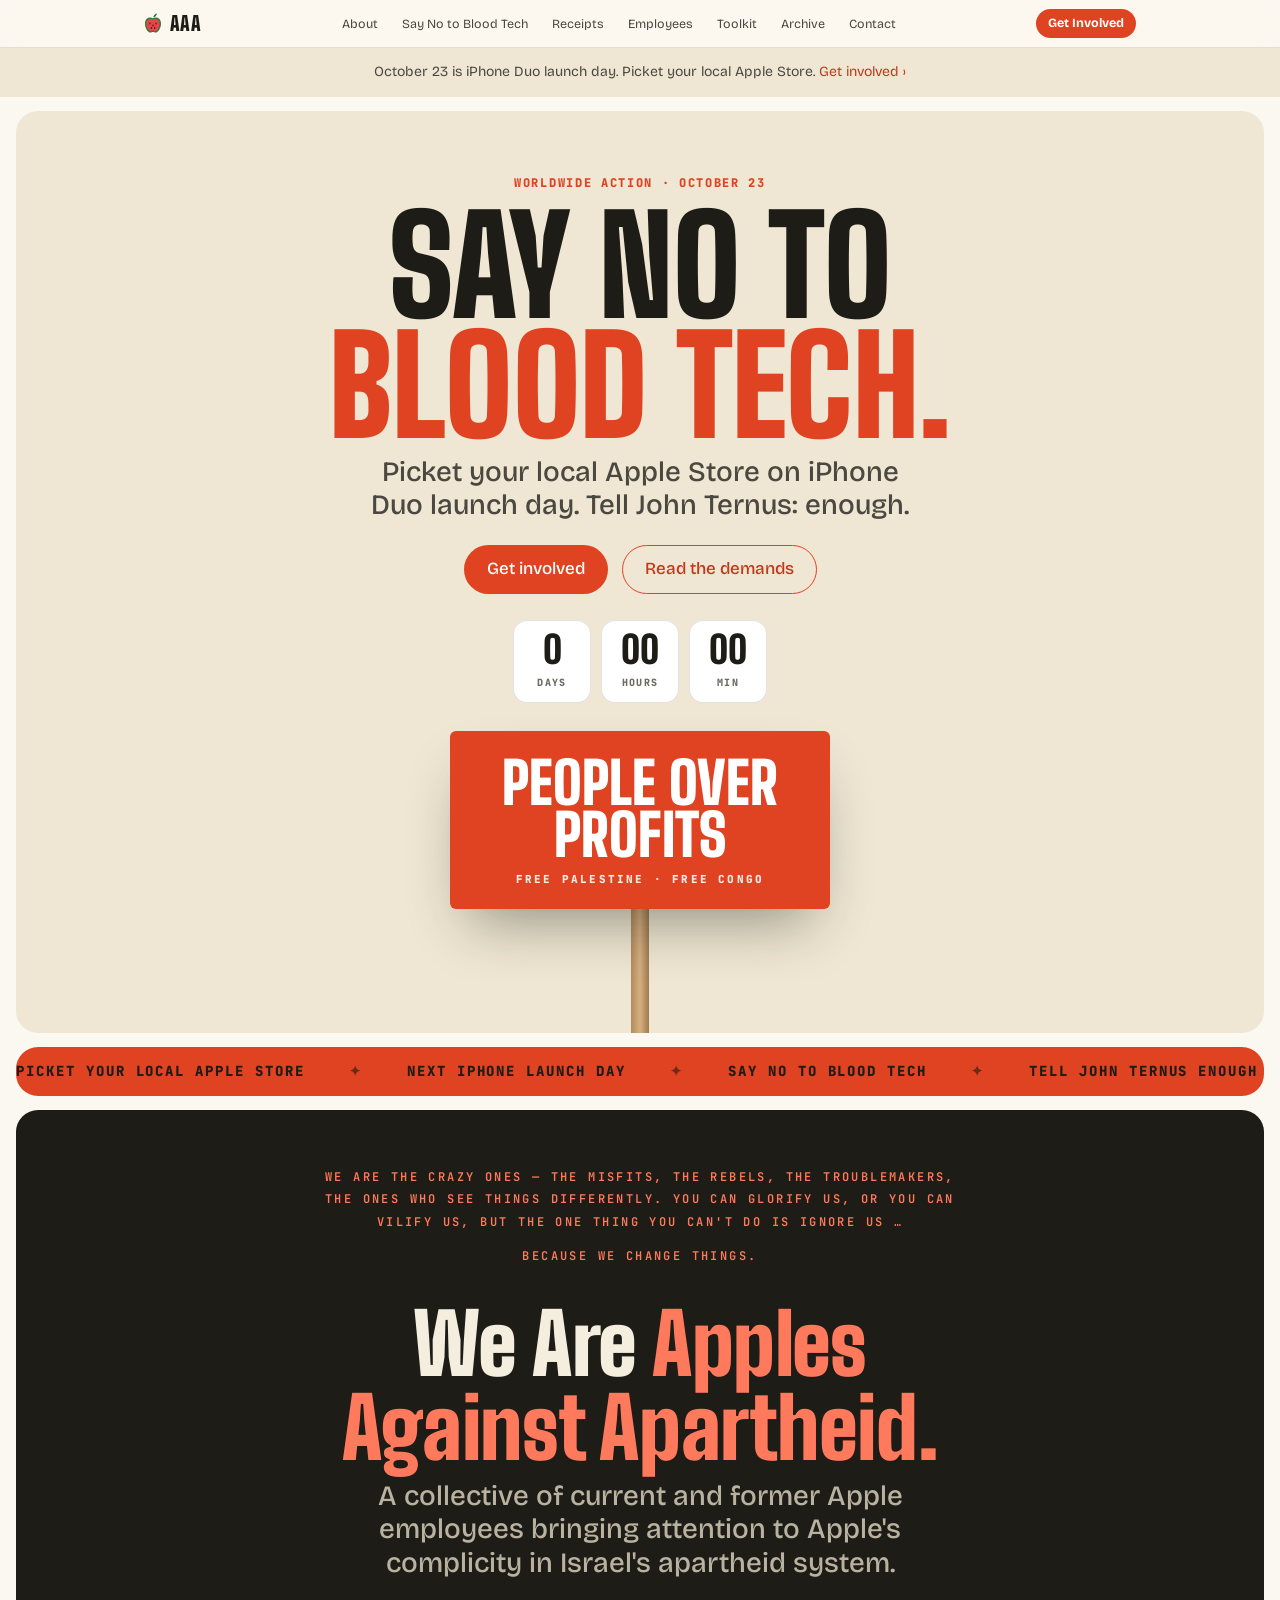
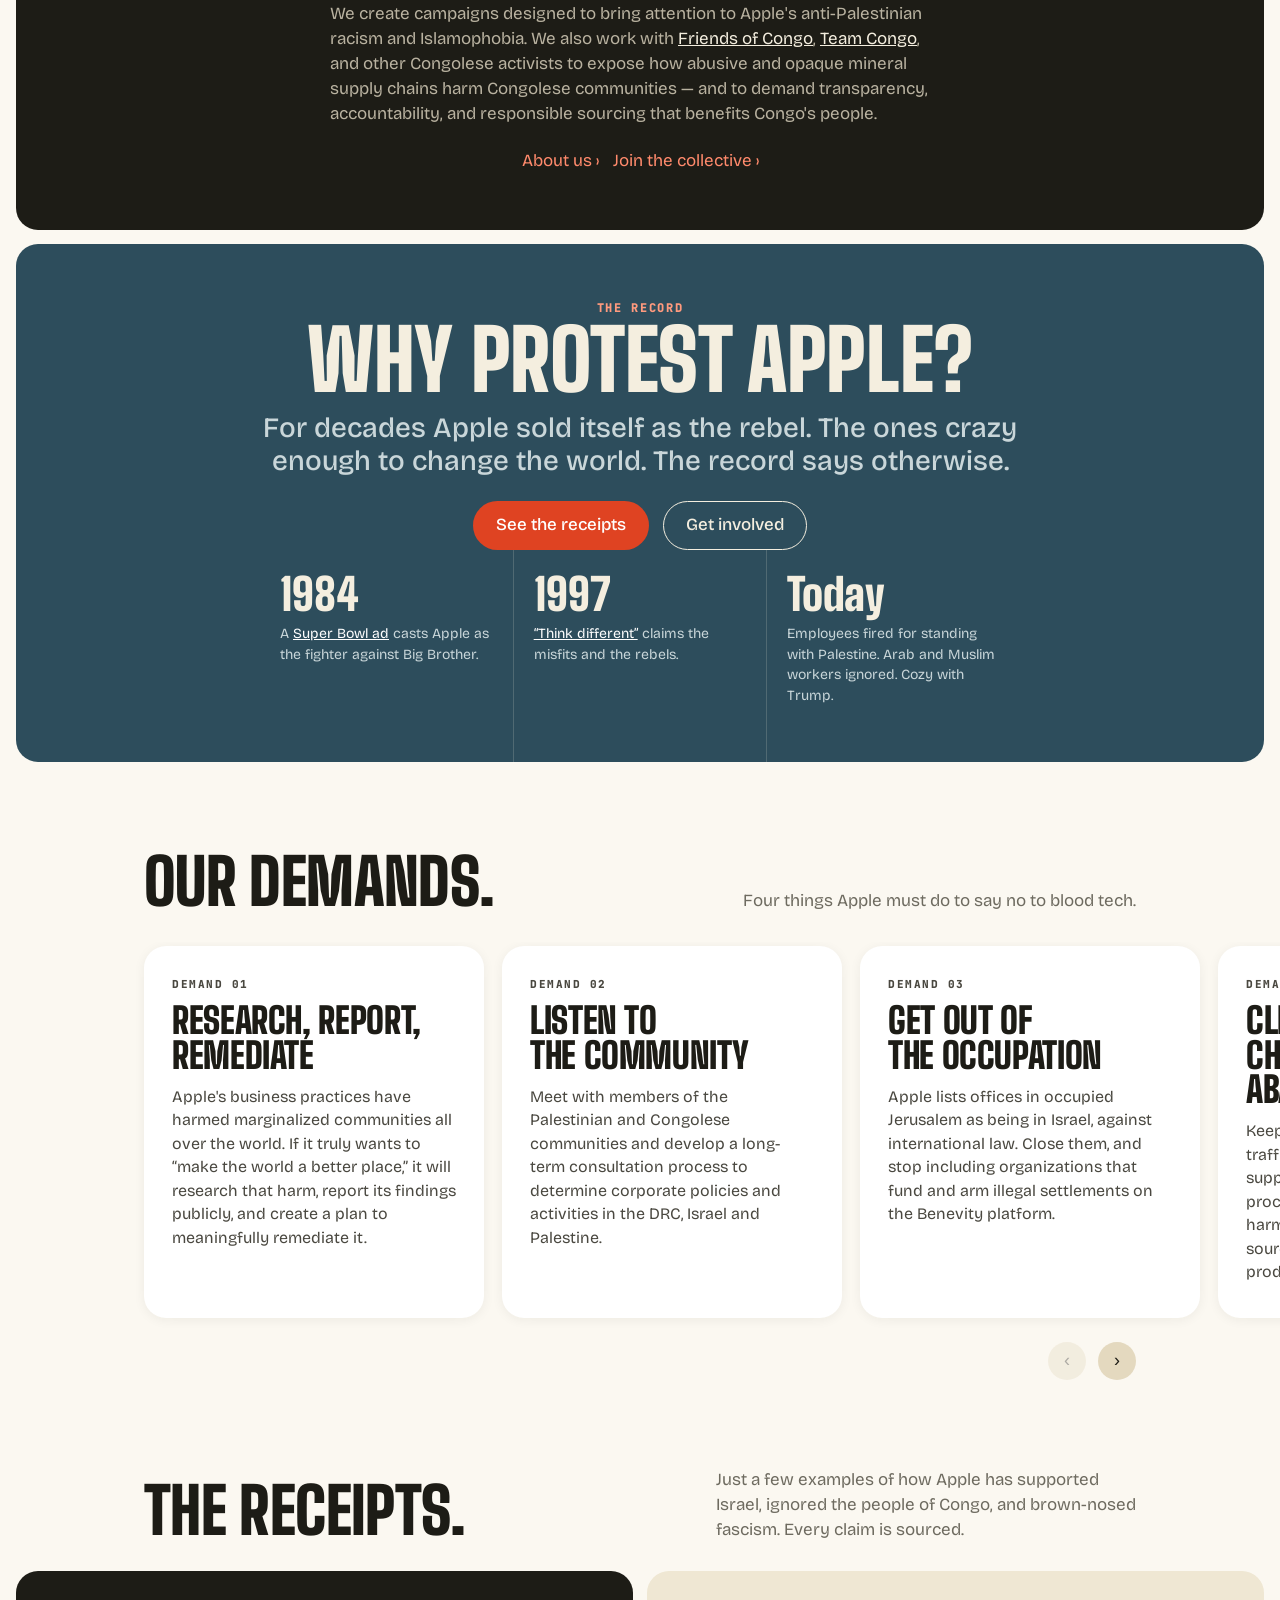
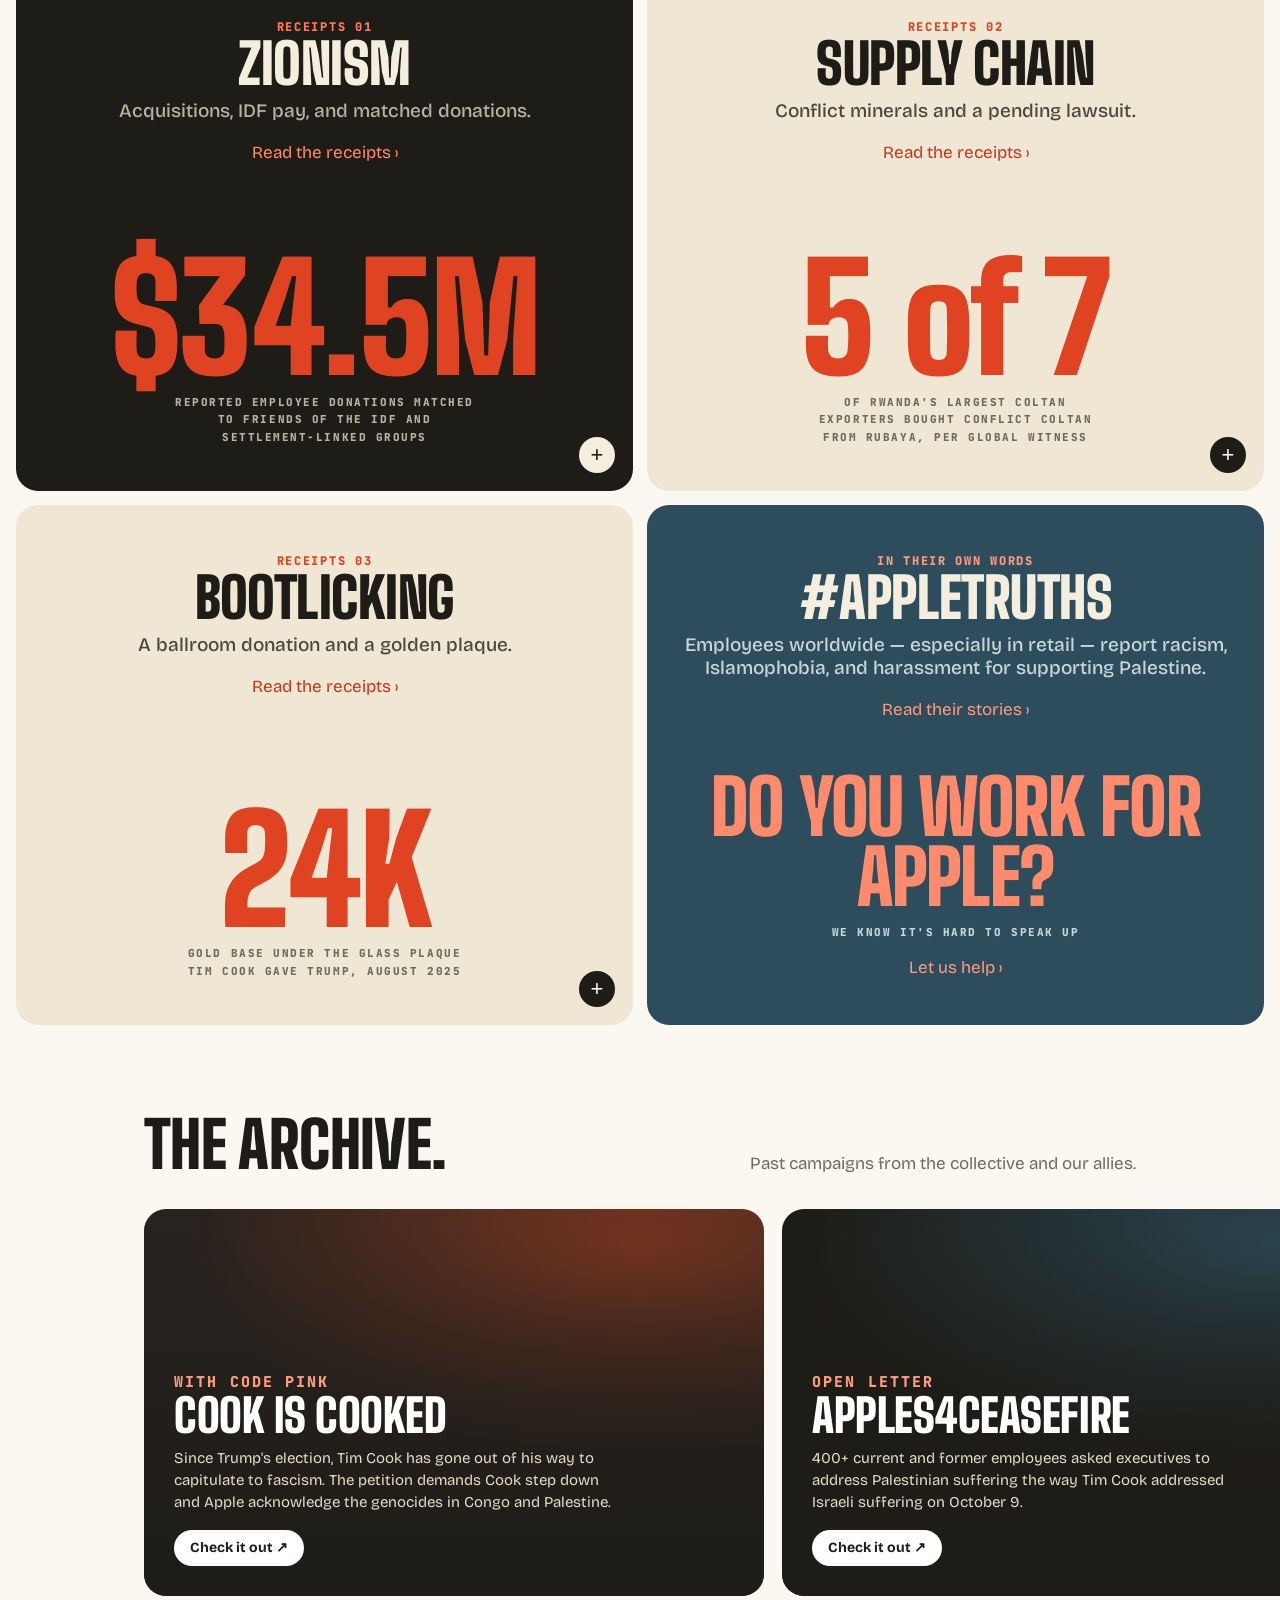
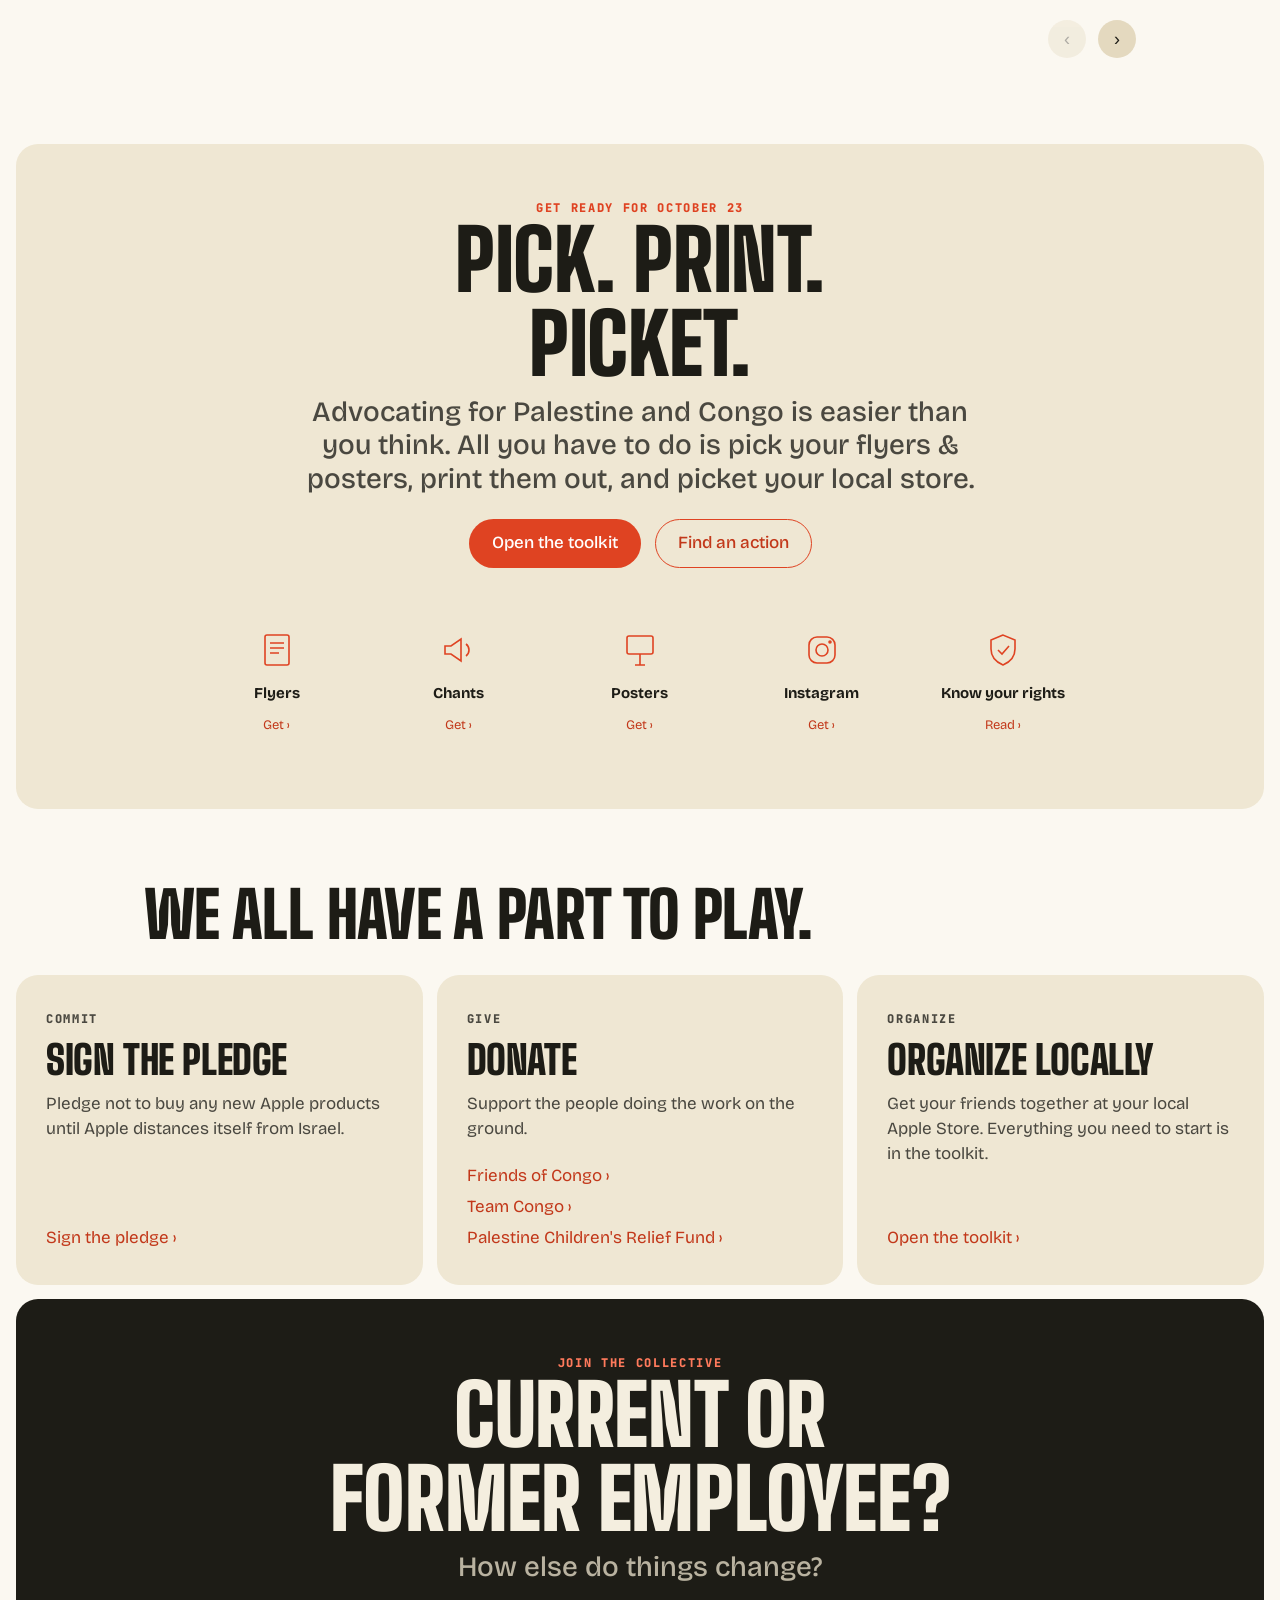
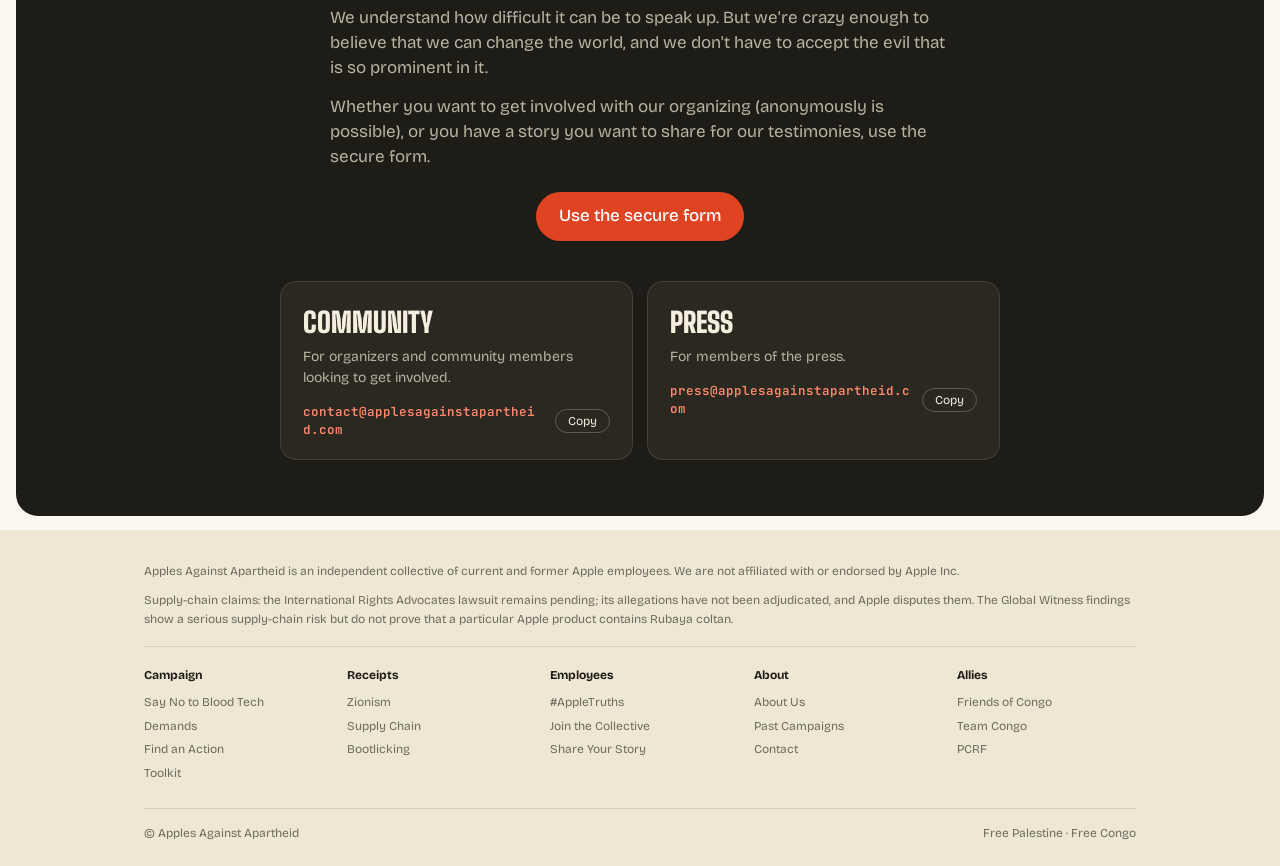
==== commit 87943027: "Split site into multi-page layout Add Say No to Blood Tech, About, Receipts, Employees and Toolkit p" ====
--- a/index.html
+++ b/index.html
@@ -3,313 +3,56 @@
 <head>
 <meta charset="utf-8">
 <meta name="viewport" content="width=device-width, initial-scale=1, viewport-fit=cover">
-<meta name="description" content="Apples Against Apartheid — current and former Apple employees organizing against Apple's complicity in apartheid.">
 <title>Apples Against Apartheid</title>
+<meta name="description" content="Current and former Apple employees organizing against Apple's complicity in apartheid, genocide, and blood-mineral supply chains.">
+<meta property="og:title" content="Apples Against Apartheid">
+<meta property="og:description" content="Current and former Apple employees organizing against Apple's complicity in apartheid, genocide, and blood-mineral supply chains.">
+<link rel="icon" href="assets/images/favicon.svg" type="image/svg+xml">
 <link rel="preconnect" href="https://fonts.googleapis.com">
 <link rel="preconnect" href="https://fonts.gstatic.com" crossorigin>
 <link rel="stylesheet" href="https://fonts.googleapis.com/css2?family=Big+Shoulders+Display:wght@700;900&family=Bricolage+Grotesque:opsz,wght@12..96,400;12..96,500;12..96,700&family=JetBrains+Mono:wght@600;800&display=swap">
-<style>
-:root{
-  --ground:#FBF8F1;
-  --tile:#EFE7D3;
-  --tile-2:#E4D9BF;
-  --ink:#1D1C16;
-  --ink-2:#4A4840;
-  --ink-3:#6E6B60;
-  --teal:#223F47;
-  --slate:#2D4D5C;
-  --red:#DF4322;
-  --red-ink:#C2381A;
-  --peach:#FBEFE4;
-  --line:rgba(29,28,22,.12);
-  --nav:rgba(251,248,241,.78);
-  --dark-tile:#1D1C16;
-  --on-dark:#F4EEDF;
-  --on-dark-2:#B9B2A0;
-  --card:#FFFFFF;
-  --display:"Big Shoulders Display","Arial Narrow",Impact,sans-serif;
-  --body:"Bricolage Grotesque",-apple-system,"Helvetica Neue",Arial,sans-serif;
-  --mono:"JetBrains Mono",ui-monospace,Menlo,monospace;
-  --r:22px;
-}
-@media (prefers-color-scheme:dark){
-  :root:not([data-theme="light"]){
-    color-scheme:dark;
-    --ground:#100F0C;--tile:#1C1B16;--tile-2:#26241D;--ink:#F4EEDF;--ink-2:#CFC8B6;--ink-3:#9A9484;
-    --teal:#E4D9BF;--line:rgba(244,238,223,.12);--nav:rgba(16,15,12,.72);--dark-tile:#000000;
-    --card:#22211B;--peach:#3A2016;--red-ink:#FF6A48;
-  }
-}
-:root[data-theme="dark"]{
-  color-scheme:dark;
-  --ground:#100F0C;--tile:#1C1B16;--tile-2:#26241D;--ink:#F4EEDF;--ink-2:#CFC8B6;--ink-3:#9A9484;
-  --teal:#E4D9BF;--line:rgba(244,238,223,.12);--nav:rgba(16,15,12,.72);--dark-tile:#000000;
-  --card:#22211B;--peach:#3A2016;--red-ink:#FF6A48;
-}
-*{box-sizing:border-box}
-html{scroll-behavior:smooth;scroll-padding-top:64px}
-body{background:var(--ground);color:var(--ink);font-family:var(--body);font-size:17px;line-height:1.47;-webkit-font-smoothing:antialiased;overflow-x:hidden}
-a{color:inherit}
-:focus-visible{outline:2px solid var(--red);outline-offset:3px;border-radius:6px}
-h1,h2,h3,h4{margin:0;font-family:var(--display);font-weight:700;letter-spacing:-.01em;line-height:1;text-wrap:balance}
-p{margin:0}
-.eyebrow{font-family:var(--mono);font-weight:800;font-size:12px;letter-spacing:.14em;text-transform:uppercase;color:var(--red)}
-
-/* ---------- global nav ---------- */
-.gnav{position:relative;z-index:30;height:48px;background:var(--nav);backdrop-filter:saturate(180%) blur(20px);-webkit-backdrop-filter:saturate(180%) blur(20px);border-bottom:1px solid var(--line)}
-.gnav-in{max-width:1024px;margin:0 auto;height:100%;padding-inline:16px;display:flex;align-items:center;justify-content:space-between;gap:8px}
-.mark{display:flex;align-items:center;gap:8px;text-decoration:none;font-family:var(--display);font-weight:900;font-size:20px;letter-spacing:.02em}
-.mark svg{width:18px;height:20px}
-.gnav ul{list-style:none;margin:0;padding:0;display:flex;gap:26px}
-.gnav ul a{font-size:12.5px;text-decoration:none;color:var(--ink-2);transition:color .2s}
-.gnav ul a:hover{color:var(--ink)}
-.gnav .pledge{font-size:12.5px;font-weight:700;text-decoration:none;color:var(--red-ink)}
-.menu-btn{display:none;background:none;border:0;padding:8px;margin-right:-8px;color:var(--ink);cursor:pointer}
-.menu-btn svg{width:18px;height:18px;display:block}
-.drawer{position:absolute;top:48px;left:0;right:0;background:var(--ground);border-bottom:1px solid var(--line);padding:12px 16px 28px;z-index:29}
-.drawer a{display:block;font-family:var(--display);font-size:30px;padding:6px 0;text-decoration:none}
-@media (max-width:860px){.gnav ul,.gnav .pledge{display:none}.menu-btn{display:block}}
-
-/* ---------- ribbon ---------- */
-.ribbon{background:var(--tile);text-align:center;padding:14px 16px;font-size:14px;color:var(--ink-2)}
-.ribbon a{color:var(--red-ink);text-decoration:none;white-space:nowrap}
-.ribbon a:hover{text-decoration:underline}
-
-/* ---------- local sticky nav ---------- */
-.lnav{position:sticky;top:env(safe-area-inset-top,0px);z-index:20;background:var(--nav);backdrop-filter:saturate(180%) blur(20px);-webkit-backdrop-filter:saturate(180%) blur(20px);border-bottom:1px solid var(--line)}
-.lnav-in{max-width:1024px;margin:0 auto;padding-inline:16px;height:52px;display:flex;align-items:center;justify-content:space-between;gap:16px}
-.lnav-title{font-family:var(--display);font-size:21px;font-weight:700;white-space:nowrap}
-.lnav-links{display:flex;align-items:center;gap:22px;overflow-x:auto;scrollbar-width:none}
-.lnav-links::-webkit-scrollbar{display:none}
-.lnav-links a{font-size:12.5px;color:var(--ink-2);text-decoration:none;white-space:nowrap}
-.lnav-links a:hover{color:var(--ink)}
-.lnav-links a.buy{background:var(--red);color:#fff;padding:5px 12px;border-radius:980px;font-weight:700}
-.lnav-links a.buy:hover{background:var(--red-ink);color:#fff}
-@media (max-width:640px){.lnav-title{display:none}.lnav-in{justify-content:flex-start}}
-
-/* ---------- buttons ---------- */
-.ctas{display:flex;flex-wrap:wrap;justify-content:center;gap:14px;margin-top:22px}
-.btn{display:inline-flex;align-items:center;gap:6px;font-size:17px;font-weight:500;text-decoration:none;padding:11px 22px;border-radius:980px;border:1px solid transparent;cursor:pointer;font-family:var(--body);transition:background .2s,color .2s,border-color .2s}
-.btn.fill{background:var(--red);color:#fff}
-.btn.fill:hover{background:var(--red-ink)}
-.btn.line{border-color:var(--red);color:var(--red-ink);background:transparent}
-.btn.line:hover{background:var(--red);color:#fff}
-.on-dark .btn.line{color:#FF7A5C;border-color:#FF7A5C}
-.on-dark .btn.line:hover{background:#FF7A5C;color:#1D1C16}
-.link{color:var(--red-ink);text-decoration:none;font-size:17px}
-.link:hover{text-decoration:underline}
-.on-dark .link{color:#FF8A6C}
-
-/* ---------- tiles ---------- */
-.stack{display:flex;flex-direction:column;gap:14px;padding:14px 14px 0}
-@media (max-width:420px){.stack{padding-inline:16px}}
-.tile{position:relative;border-radius:var(--r);overflow:hidden;text-align:center;padding:56px 24px 0;background:var(--tile)}
-.tile .copy{max-width:760px;margin:0 auto;position:relative;z-index:2}
-.tile h2{font-size:clamp(46px,7.2vw,84px);font-weight:900;text-transform:uppercase;letter-spacing:-.005em}
-.tile .sub{font-size:clamp(20px,2.4vw,28px);line-height:1.2;margin-top:10px;color:var(--ink-2);font-weight:500;text-wrap:balance}
-.on-dark{background:var(--dark-tile);color:var(--on-dark)}
-.on-dark .sub{color:var(--on-dark-2)}
-.on-slate{background:var(--slate);color:#F4EEDF}
-.on-slate .sub{color:#C9D6D9}
-.on-slate .eyebrow{color:#FF9A7E}
-
-/* hero */
-.hero{padding-top:64px;min-height:640px;display:flex;flex-direction:column}
-.hero h1{font-size:clamp(64px,11vw,136px);font-weight:900;text-transform:uppercase;line-height:.88;margin-top:14px}
-.hero h1 em{font-style:normal;color:var(--red)}
-.stage{position:relative;flex:1;margin-top:28px;display:flex;justify-content:center;align-items:flex-end;min-height:290px}
-.sign{position:relative;width:min(380px,82%);transform-origin:50% 100%;animation:sway 5.5s ease-in-out infinite}
-.sign .board{background:var(--red);color:#fff;border-radius:6px;padding:26px 20px 24px;box-shadow:0 30px 60px -20px rgba(29,28,22,.45);font-family:var(--display);font-weight:900;text-transform:uppercase;line-height:.9;font-size:clamp(40px,6vw,58px);position:relative;z-index:1}
-.sign .board small{display:block;font-family:var(--mono);font-size:11px;letter-spacing:.2em;font-weight:800;margin-top:14px;opacity:.9}
-.sign .stick{width:18px;height:130px;margin:-6px auto 0;background:linear-gradient(90deg,#B38B5D,#D6B081 50%,#A07A4E)}
-@keyframes sway{0%,100%{transform:rotate(-2.2deg)}50%{transform:rotate(2.2deg)}}
-@media (prefers-reduced-motion:reduce){.sign{animation:none}.marquee-track{animation:none!important}}
-
-/* countdown */
-.count{display:flex;justify-content:center;gap:10px;margin-top:26px;font-variant-numeric:tabular-nums}
-.count div{min-width:78px;background:var(--card);border-radius:14px;padding:10px 8px 8px;border:1px solid var(--line)}
-.count b{display:block;font-family:var(--display);font-size:38px;font-weight:900;line-height:1}
-.count span{font-family:var(--mono);font-size:10px;letter-spacing:.14em;color:var(--ink-3);text-transform:uppercase;font-weight:800}
-
-/* marquee */
-.marquee{background:var(--red);color:#1D1C16;overflow:hidden;border-radius:var(--r);padding:14px 0}
-.marquee-track{display:flex;gap:44px;width:max-content;animation:scroll 38s linear infinite;font-family:var(--mono);font-weight:800;letter-spacing:.14em;font-size:14px;white-space:nowrap}
-.marquee-track span::after{content:"✦";margin-left:44px;opacity:.6}
-@keyframes scroll{to{transform:translateX(-50%)}}
-
-/* mission */
-.mission{padding-bottom:64px}
-.mission .creed{font-family:var(--mono);font-size:12px;font-weight:600;letter-spacing:.2em;color:#FF7A5C;max-width:640px;margin:0 auto 34px;line-height:1.9}
-.mission h2{text-transform:none;font-weight:900}
-.mission h2 em{font-style:normal;color:#FF7A5C}
-.mission .body{max-width:620px;margin:22px auto 0;font-size:17px;color:var(--on-dark-2);text-align:left;display:grid;gap:14px}
-.mission .body a{color:var(--on-dark)}
-
-/* why */
-.why{padding-bottom:0}
-.why .timeline{display:flex;justify-content:center;gap:0;margin:42px auto 0;max-width:820px;position:relative;text-align:left}
-.why .tl{flex:1;padding:22px 20px 56px;border-left:1px solid rgba(244,238,223,.18)}
-.why .tl:first-child{border-left:0}
-.why .tl b{display:block;font-family:var(--display);font-size:44px;font-weight:900;color:#F4EEDF;line-height:1}
-.why .tl p{font-size:14px;color:#C9D6D9;margin-top:8px}
-@media (max-width:640px){.why .timeline{flex-direction:column}.why .tl{border-left:0;border-top:1px solid rgba(244,238,223,.18);padding:18px 4px}.why .tl:last-child{padding-bottom:48px}}
-
-/* ---------- 2-up grid ---------- */
-.grid{display:grid;grid-template-columns:1fr 1fr;gap:14px}
-@media (max-width:760px){.grid{grid-template-columns:1fr}}
-.grid .tile{padding:48px 24px 44px;min-height:520px;display:flex;flex-direction:column}
-.grid .tile h3{font-size:clamp(40px,4.6vw,56px);font-weight:900;text-transform:uppercase}
-.grid .tile .sub{font-size:19px;margin-top:8px}
-.grid .tile .ctas{margin-top:18px;gap:22px}
-.stat{margin:auto 0 0;padding-top:36px}
-.stat b{display:block;font-family:var(--display);font-weight:900;font-size:clamp(88px,12vw,148px);line-height:.85;letter-spacing:-.02em;color:var(--red)}
-.stat span{display:block;font-family:var(--mono);font-size:11px;font-weight:800;letter-spacing:.14em;text-transform:uppercase;color:var(--ink-3);margin-top:12px;max-width:300px;margin-inline:auto;line-height:1.6}
-.on-dark .stat span{color:var(--on-dark-2)}
-.on-slate .stat b{color:#FF8A6C}
-.on-slate .stat span{color:#C9D6D9}
-.plus{position:absolute;right:18px;bottom:18px;width:36px;height:36px;border-radius:50%;border:0;background:var(--ink);color:var(--ground);font-size:22px;line-height:1;cursor:pointer;display:grid;place-items:center;transition:transform .25s}
-.plus:hover{transform:scale(1.08)}
-.on-dark .plus,.on-slate .plus{background:#F4EEDF;color:#1D1C16}
-
-/* ---------- section heads ---------- */
-.shead{max-width:1024px;margin:0 auto;padding:88px 16px 28px;display:flex;justify-content:space-between;align-items:flex-end;gap:20px;flex-wrap:wrap}
-.shead h2{font-size:clamp(40px,5.4vw,64px);font-weight:900;text-transform:uppercase}
-.shead p{max-width:420px;color:var(--ink-3);font-size:17px}
-
-/* ---------- carousel ---------- */
-.rail-wrap{position:relative}
-.rail{display:flex;gap:18px;overflow-x:auto;scroll-snap-type:x mandatory;padding:4px max(16px,calc((100vw - 1024px)/2 + 16px)) 24px;scrollbar-width:none;scroll-padding-inline:max(16px,calc((100vw - 1024px)/2 + 16px))}
-.rail::-webkit-scrollbar{display:none}
-.dcard{flex:0 0 min(340px,82vw);scroll-snap-align:start;background:var(--card);border-radius:var(--r);padding:30px 28px 34px;display:flex;flex-direction:column;gap:12px;box-shadow:0 2px 12px rgba(29,28,22,.06)}
-.dcard .eyebrow{font-size:11px}
-.dcard h3{font-size:36px;font-weight:900;text-transform:uppercase;line-height:.95}
-.dcard p{color:var(--ink-2);font-size:16px}
-.paddles{max-width:1024px;margin:0 auto;padding-inline:16px;display:flex;justify-content:flex-end;gap:12px}
-.paddles button{width:38px;height:38px;border-radius:50%;border:0;background:var(--tile-2);color:var(--ink);font-size:18px;cursor:pointer;transition:opacity .2s}
-.paddles button:disabled{opacity:.35;cursor:default}
-
-/* archive cards */
-.acard{flex:0 0 min(620px,86vw);scroll-snap-align:start;aspect-ratio:16/10;max-width:100%;border-radius:var(--r);position:relative;overflow:hidden;color:#fff;display:flex;align-items:flex-end;padding:30px;background:#2a2822 center/cover no-repeat;text-decoration:none}
-.acard::before{content:"";position:absolute;inset:0;background:linear-gradient(0deg,rgba(29,28,22,.94) 0%,rgba(29,28,22,.55) 50%,rgba(29,28,22,.15) 100%)}
-.acard > div{position:relative;max-width:440px}
-.acard h3{font-size:clamp(34px,4vw,46px);font-weight:900;text-transform:uppercase}
-.acard p{font-size:15px;color:#E4DCC7;margin-top:8px}
-.acard .pill{display:inline-block;margin-top:16px;background:#fff;color:#1D1C16;font-weight:700;font-size:14px;padding:8px 16px;border-radius:980px;transition:background .2s,color .2s}
-.acard:hover .pill{background:var(--red);color:#fff}
-.a1{background-color:#3A2A22;background-image:url(assets/images/container06.jpg),radial-gradient(120% 90% at 80% 10%,#8A3A22,#2a2420 60%)}
-.a2{background-color:#22343A;background-image:url(assets/images/container01.jpg),radial-gradient(120% 90% at 80% 10%,#2D4D5C,#1D1C16 65%)}
-.a3{background-color:#3A2220;background-image:url(assets/images/container02.jpg),radial-gradient(120% 90% at 80% 10%,#DF4322,#1D1C16 60%)}
-.a4{background-color:#2E2B20;background-image:url(assets/images/container03.jpg),radial-gradient(120% 90% at 80% 10%,#8C7A4E,#1D1C16 62%)}
-
-/* ---------- toolkit ---------- */
-.kit{padding-bottom:56px}
-.kit-row{display:grid;grid-template-columns:repeat(5,1fr);gap:8px;max-width:900px;margin:44px auto 0}
-.kit-row a{display:flex;flex-direction:column;align-items:center;gap:12px;text-decoration:none;padding:18px 6px;border-radius:16px;transition:background .2s}
-.kit-row a:hover{background:var(--card)}
-.kit-row svg{width:40px;height:40px;color:var(--red)}
-.kit-row b{font-size:15px;font-weight:700}
-.kit-row span{font-size:13px;color:var(--red-ink)}
-@media (max-width:760px){.kit-row{grid-template-columns:repeat(2,1fr)}.kit-row a:last-child{grid-column:1/-1}}
-
-/* ---------- part to play ---------- */
-.play{display:grid;grid-template-columns:repeat(3,1fr);gap:14px}
-@media (max-width:860px){.play{grid-template-columns:1fr}}
-.play .tile{text-align:left;padding:36px 30px 34px;display:flex;flex-direction:column;gap:12px}
-.play h3{font-size:40px;font-weight:900;text-transform:uppercase}
-.play p{color:var(--ink-2)}
-.play .links{display:flex;flex-direction:column;gap:6px;margin-top:auto;padding-top:10px}
-
-/* ---------- contact ---------- */
-.contact{padding-bottom:56px}
-.contact .body{max-width:620px;margin:18px auto 0;color:var(--on-dark-2)}
-.mail{display:grid;grid-template-columns:1fr 1fr;gap:14px;max-width:720px;margin:40px auto 0;text-align:left}
-@media (max-width:640px){.mail{grid-template-columns:1fr}}
-.mail div{background:rgba(244,238,223,.06);border:1px solid rgba(244,238,223,.12);border-radius:16px;padding:20px 22px}
-.mail b{font-family:var(--display);font-size:28px;font-weight:900;text-transform:uppercase;display:block}
-.mail p{font-size:14px;color:var(--on-dark-2);margin-top:4px}
-.mail .addr{display:flex;align-items:center;justify-content:space-between;gap:10px;margin-top:14px;font-family:var(--mono);font-size:12.5px;font-weight:600;color:#FF8A6C;word-break:break-all;user-select:all}
-.copy-btn{flex:none;border:1px solid rgba(244,238,223,.25);background:none;color:var(--on-dark);border-radius:980px;padding:4px 12px;font-size:12px;font-family:var(--body);cursor:pointer}
-
-/* ---------- footer ---------- */
-footer{background:var(--tile);margin-top:14px;padding-block:32px 24px;font-size:12px;color:var(--ink-3)}
-.foot{max-width:1024px;margin:0 auto;padding-inline:16px}
-.fine{border-bottom:1px solid var(--line);padding-bottom:18px;display:grid;gap:10px;line-height:1.55}
-.dir{display:grid;grid-template-columns:repeat(4,1fr);gap:24px;padding-block:22px}
-.dir h4{font-family:var(--body);font-size:12px;font-weight:700;color:var(--ink);margin-bottom:10px;letter-spacing:0}
-.dir a{display:block;text-decoration:none;color:var(--ink-3);padding:3px 0}
-.dir a:hover{color:var(--ink);text-decoration:underline}
-@media (max-width:640px){.dir{grid-template-columns:1fr 1fr}}
-.legal{border-top:1px solid var(--line);padding-top:16px;display:flex;justify-content:space-between;flex-wrap:wrap;gap:8px}
-
-/* ---------- modal ---------- */
-dialog{border:0;padding:0;border-radius:28px;max-width:min(760px,calc(100vw - 32px));width:100%;max-height:calc(100vh - 64px);background:var(--card);color:var(--ink);box-shadow:0 40px 120px rgba(0,0,0,.4)}
-dialog::backdrop{background:rgba(16,15,12,.55);backdrop-filter:blur(8px)}
-.m-in{padding:56px 44px 44px}
-@media (max-width:640px){.m-in{padding:48px 22px 28px}}
-.m-in h3{font-size:clamp(44px,6vw,64px);font-weight:900;text-transform:uppercase;margin:10px 0 24px}
-.m-close{position:sticky;top:14px;float:right;margin:14px 14px 0 0;width:36px;height:36px;border-radius:50%;border:0;background:var(--tile-2);color:var(--ink);font-size:20px;cursor:pointer;z-index:2}
-.ev{display:flex;gap:14px;padding:16px 0;border-top:1px solid var(--line)}
-.ev:first-of-type{border-top:0}
-.ev i{flex:none;width:8px;height:8px;border-radius:50%;background:var(--red);margin-top:9px}
-.ev p{color:var(--ink-2);font-size:16px;line-height:1.6}
-.src{font-family:var(--mono);font-size:11.5px;font-weight:800;color:var(--red-ink);text-decoration:none;border-bottom:1px solid currentColor;white-space:nowrap;margin-left:4px}
-</style>
+<link rel="stylesheet" href="assets/css/site.css">
 </head>
-<body style="margin:0">
-
-<!-- ============ GLOBAL NAV ============ -->
+<body>
+<a class="skip" href="#main">Skip to content</a>
+
 <nav class="gnav" aria-label="Global">
   <div class="gnav-in">
-    <a class="mark" href="#home" aria-label="Apples Against Apartheid home">
-      <svg viewBox="0 0 18 20" aria-hidden="true"><path fill="#2F7D3B" d="M9 5.2C7 3.9 1.3 3.6 1 10.2c-.2 4.6 3 9.4 5.4 9.4 1.2 0 1.5-.6 2.6-.6s1.4.6 2.6.6c2.4 0 5.6-4.8 5.4-9.4C16.7 3.6 11 3.9 9 5.2Z"/><path fill="#E8454A" d="M9 6.6C7.3 5.5 2.6 5.3 2.4 10.3c-.2 3.9 2.5 8 4.3 8 .9 0 1.2-.5 2.3-.5s1.4.5 2.3.5c1.8 0 4.5-4.1 4.3-8C15.4 5.3 10.7 5.5 9 6.6Z"/><g fill="#1D1C16"><ellipse cx="6" cy="10.5" rx=".6" ry=".9"/><ellipse cx="9" cy="12.5" rx=".6" ry=".9"/><ellipse cx="12" cy="10.5" rx=".6" ry=".9"/><ellipse cx="7.3" cy="15" rx=".6" ry=".9"/><ellipse cx="10.7" cy="15" rx=".6" ry=".9"/></g><path fill="#2F7D3B" d="M9.3 4.6c.1-2 1.2-3.8 3.6-4.4-.1 2.3-1.4 3.9-3.6 4.4Z"/></svg>
-      AAA
-    </a>
+    <a class="mark" href="index.html" aria-label="Apples Against Apartheid home"><img src="assets/images/favicon.svg" alt="">AAA</a>
     <ul>
-      <li><a href="#why-protest-apple">Why Apple?</a></li>
-      <li><a href="#work">Blood Tech</a></li>
-      <li><a href="#receipts">Receipts</a></li>
-      <li><a href="#past-campaigns">Archive</a></li>
-      <li><a href="#apple-truths">#AppleTruths</a></li>
-      <li><a href="#get-involved">Get Involved</a></li>
-      <li><a href="#contact">Contact</a></li>
+      <li><a href="about.html">About</a></li>
+      <li><a href="say-no-to-blood-tech.html">Say No to Blood Tech</a></li>
+      <li><a href="receipts.html">Receipts</a></li>
+      <li><a href="employees.html">Employees</a></li>
+      <li><a href="toolkit.html">Toolkit</a></li>
+      <li><a href="index.html#past-campaigns">Archive</a></li>
+      <li><a href="index.html#contact">Contact</a></li>
     </ul>
-    <a class="pledge" href="https://actionnetwork.org/petitions/say-no-to-blood-tech/">Sign the Pledge</a>
+    <a class="nav-cta" href="say-no-to-blood-tech.html">Get Involved</a>
     <button class="menu-btn" id="menuBtn" aria-expanded="false" aria-controls="drawer" aria-label="Open menu">
-      <svg viewBox="0 0 18 18"><path d="M1 6h16M1 12h16" stroke="currentColor" stroke-width="1.6" stroke-linecap="round"/></svg>
+      <svg viewBox="0 0 18 18" aria-hidden="true"><path d="M1 6h16M1 12h16" stroke="currentColor" stroke-width="1.6" stroke-linecap="round"/></svg>
     </button>
   </div>
   <div class="drawer" id="drawer" hidden>
-    <a href="#why-protest-apple">Why Apple?</a>
-    <a href="#work">Blood Tech</a>
-    <a href="#receipts">Receipts</a>
-    <a href="#past-campaigns">Archive</a>
-    <a href="#apple-truths">#AppleTruths</a>
-    <a href="#get-involved">Get Involved</a>
-    <a href="#contact">Contact</a>
-    <a href="https://actionnetwork.org/petitions/say-no-to-blood-tech/" style="color:var(--red-ink)">Sign the Pledge</a>
+    <a href="about.html">About</a>
+    <a href="say-no-to-blood-tech.html">Say No to Blood Tech</a>
+    <a href="receipts.html">Receipts</a>
+    <a href="employees.html">Employees</a>
+    <a href="toolkit.html">Toolkit</a>
+    <a href="index.html#past-campaigns">Archive</a>
+    <a href="index.html#contact">Contact</a>
+    <a class="hot" href="say-no-to-blood-tech.html">Get Involved</a>
   </div>
 </nav>
 
 <div class="ribbon">
   October 23 is iPhone Duo launch day. Picket your local Apple Store.
-  <a href="https://www.findaprotest.info/campaigns/say-no-to-blood-tech/submit-event">Find or host an action&nbsp;›</a>
+  <a href="say-no-to-blood-tech.html">Get involved&nbsp;›</a>
 </div>
 
-<!-- ============ LOCAL NAV ============ -->
-<div class="lnav">
-  <div class="lnav-in">
-    <span class="lnav-title">Say No to Blood Tech</span>
-    <div class="lnav-links">
-      <a href="#home">Overview</a>
-      <a href="#demands">Demands</a>
-      <a href="#receipts">Receipts</a>
-      <a href="#resources">Toolkit</a>
-      <a class="buy" href="#get-involved">Join Oct 23</a>
-    </div>
-  </div>
-</div>
-
-<main class="stack">
+<main id="main">
+
+<div class="stack">
 
   <!-- HERO -->
   <section class="tile hero" id="home">
@@ -318,10 +61,10 @@
       <h1>Say No to <em>Blood&nbsp;Tech.</em></h1>
       <p class="sub">Picket your local Apple Store on iPhone Duo launch day. Tell John Ternus: enough.</p>
       <div class="ctas">
-        <a class="btn fill" href="#get-involved">Get involved</a>
-        <a class="btn line" href="#demands">Read the demands</a>
-      </div>
-      <div class="count" id="count" aria-live="off">
+        <a class="btn fill" href="say-no-to-blood-tech.html">Get involved</a>
+        <a class="btn line" href="say-no-to-blood-tech.html#demands">Read the demands</a>
+      </div>
+      <div class="count" aria-label="Time until October 23">
         <div><b id="cd-d">26</b><span>Days</span></div>
         <div><b id="cd-h">00</b><span>Hours</span></div>
         <div><b id="cd-m">00</b><span>Min</span></div>
@@ -343,54 +86,41 @@
   </div>
 
   <!-- MISSION -->
-  <section class="tile on-dark mission" id="about">
-    <div class="copy">
-      <p class="creed">WE ARE THE CRAZY ONES. THE MISFITS. THE REBELS. THE TROUBLEMAKERS. THE ONES WHO SEE THINGS DIFFERENTLY. YOU CAN GLORIFY US, OR YOU CAN VILIFY US, BUT THE ONE THING YOU CAN'T DO IS IGNORE US — BECAUSE WE CHANGE THINGS…</p>
+  <section class="tile on-dark mission pad" id="about">
+    <div class="copy">
+      <p class="creed">WE ARE THE CRAZY ONES — THE MISFITS, THE REBELS, THE TROUBLEMAKERS, THE ONES WHO SEE THINGS DIFFERENTLY. YOU CAN GLORIFY US, OR YOU CAN VILIFY US, BUT THE ONE THING YOU CAN'T DO IS IGNORE US …<span>BECAUSE WE CHANGE THINGS.</span></p>
       <h2>We Are <em>Apples Against Apartheid.</em></h2>
       <p class="sub">A collective of current and former Apple employees bringing attention to Apple's complicity in Israel's apartheid system.</p>
       <div class="body">
-        <p>We create campaigns designed to bring attention to Apple's anti-Palestinian racism and Islamophobia. We also work with <a href="https://friendsofthecongo.org">Friends of Congo</a> and other Congolese activists to expose how abusive and opaque mineral supply chains harm Congolese communities — and to demand transparency, accountability, and responsible sourcing that benefits Congo's people.</p>
-      </div>
-      <div class="ctas">
-        <a class="link" href="#why-protest-apple">Why protest Apple ›</a>
-        <a class="link" href="#contact">Join the collective ›</a>
+        <p>We create campaigns designed to bring attention to Apple's anti-Palestinian racism and Islamophobia. We also work with <a href="https://friendsofthecongo.org/">Friends of Congo</a>, <a href="https://www.teamcongordc.com/">Team Congo</a>, and other Congolese activists to expose how abusive and opaque mineral supply chains harm Congolese communities — and to demand transparency, accountability, and responsible sourcing that benefits Congo's people.</p>
+      </div>
+      <div class="ctas">
+        <a class="link" href="about.html">About us ›</a>
+        <a class="link" href="employees.html#join">Join the collective ›</a>
       </div>
     </div>
   </section>
 
   <!-- WHY -->
-  <section class="tile on-slate why" id="why-protest-apple">
+  <section class="tile on-slate" id="why-protest-apple">
     <div class="copy">
       <p class="eyebrow">The Record</p>
       <h2>Why Protest Apple?</h2>
       <p class="sub">For decades Apple sold itself as the rebel. The ones crazy enough to change the world. The record says otherwise.</p>
       <div class="ctas">
-        <a class="btn fill" href="#receipts">See the receipts</a>
-        <a class="btn line" style="color:#F4EEDF;border-color:#F4EEDF" href="#work">The campaign</a>
+        <a class="btn fill" href="receipts.html">See the receipts</a>
+        <a class="btn line" href="say-no-to-blood-tech.html">Get involved</a>
       </div>
     </div>
     <div class="timeline copy">
-      <div class="tl"><b>1984</b><p>A <a href="https://www.youtube.com/watch?v=ErwS24cBZPc" style="color:#fff">Super Bowl ad</a> casts Apple as the fighter against Big Brother.</p></div>
-      <div class="tl"><b>1997</b><p><a href="https://www.youtube.com/watch?v=CLIyH2SyxZA" style="color:#fff">“Think different”</a> claims the misfits and the rebels.</p></div>
+      <div class="tl"><b>1984</b><p>A <a href="https://www.youtube.com/watch?v=ErwS24cBZPc">Super Bowl ad</a> casts Apple as the fighter against Big Brother.</p></div>
+      <div class="tl"><b>1997</b><p><a href="https://www.youtube.com/watch?v=CLIyH2SyxZA">“Think different”</a> claims the misfits and the rebels.</p></div>
       <div class="tl"><b>Today</b><p>Employees fired for standing with Palestine. Arab and Muslim workers ignored. Cozy with Trump.</p></div>
     </div>
   </section>
-
-  <!-- CAMPAIGN -->
-  <section class="tile" id="work" style="padding-bottom:56px">
-    <div class="copy">
-      <p class="eyebrow">Current Campaign</p>
-      <h2>Show up.<br>Fight back.</h2>
-      <p class="sub">For Congo <em style="font-style:normal;color:var(--red)">and</em> Palestine.</p>
-      <div class="body" style="max-width:620px;margin:22px auto 0;text-align:left;display:grid;gap:14px;color:var(--ink-2)">
-        <p>Since 2012, Apple has embraced Netanyahu's apartheid state — ignoring human rights violations recognized by Human Rights Watch and Amnesty International, even after the genocidal attacks on Gaza began. It has ignored the Congolese communities most affected by the demand for its products.</p>
-        <p>Employees who support Palestine have been reprimanded, suspended, and fired. On October 23, launch day for iPhone Duo, we call on communities everywhere to picket their local Apple Store. We'll provide the flyers. Just show up.</p>
-      </div>
-    </div>
-  </section>
-</main>
-
-<!-- DEMANDS CAROUSEL -->
+</div>
+
+<!-- DEMANDS -->
 <section id="demands">
   <div class="shead">
     <h2>Our Demands.</h2>
@@ -402,10 +132,10 @@
     <article class="dcard"><p class="eyebrow">Demand 03</p><h3>Get Out of the Occupation</h3><p>Apple lists offices in occupied Jerusalem as being in Israel, against international law. Close them, and stop including organizations that fund and arm illegal settlements on the Benevity platform.</p></article>
     <article class="dcard"><p class="eyebrow">Demand 04</p><h3>Clean the Supply Chain, Don't Abandon Congo</h3><p>Keep minerals controlled, taxed, or trafficked by armed groups out of the supply chain. Publish mineral origins, processors and smelters, remediate harms, and support responsible sourcing from legitimate Congolese producers.</p></article>
   </div>
-  <div class="paddles" data-rail="rail-d"><button aria-label="Previous">‹</button><button aria-label="Next">›</button></div>
+  <div class="paddles" data-rail="rail-d"><button aria-label="Previous demand">‹</button><button aria-label="Next demand">›</button></div>
 </section>
 
-<!-- RECEIPTS GRID -->
+<!-- RECEIPTS -->
 <section id="receipts">
   <div class="shead">
     <h2>The Receipts.</h2>
@@ -417,32 +147,32 @@
         <p class="eyebrow">Receipts 01</p>
         <h3>Zionism</h3>
         <p class="sub">Acquisitions, IDF pay, and matched donations.</p>
-        <div class="ctas"><button class="link" style="background:none;border:0;cursor:pointer;font-family:inherit" data-open="m-zion">Read the receipts ›</button></div>
+        <div class="ctas"><a class="link" href="receipts.html#zionism">Read the receipts ›</a></div>
         <div class="stat"><b>$34.5M</b><span>Reported employee donations matched to Friends of the IDF and settlement-linked groups</span></div>
-        <button class="plus" data-open="m-zion" aria-label="More about Zionism receipts">+</button>
+        <button class="plus" data-open="m-zion" aria-label="Preview Zionism receipts">+</button>
       </article>
       <article class="tile">
         <p class="eyebrow">Receipts 02</p>
         <h3>Supply Chain</h3>
         <p class="sub">Conflict minerals and a pending lawsuit.</p>
-        <div class="ctas"><button class="link" style="background:none;border:0;cursor:pointer;font-family:inherit" data-open="m-supply">Read the receipts ›</button></div>
+        <div class="ctas"><a class="link" href="receipts.html#supply-chain">Read the receipts ›</a></div>
         <div class="stat"><b>5 of 7</b><span>of Rwanda's largest coltan exporters bought conflict coltan from Rubaya, per Global Witness</span></div>
-        <button class="plus" data-open="m-supply" aria-label="More about supply chain receipts">+</button>
+        <button class="plus" data-open="m-supply" aria-label="Preview supply chain receipts">+</button>
       </article>
       <article class="tile">
         <p class="eyebrow">Receipts 03</p>
         <h3>Bootlicking</h3>
         <p class="sub">A ballroom donation and a golden plaque.</p>
-        <div class="ctas"><button class="link" style="background:none;border:0;cursor:pointer;font-family:inherit" data-open="m-boot">Read the receipts ›</button></div>
+        <div class="ctas"><a class="link" href="receipts.html#bootlicking">Read the receipts ›</a></div>
         <div class="stat"><b>24K</b><span>Gold base under the glass plaque Tim Cook gave Trump, August 2025</span></div>
-        <button class="plus" data-open="m-boot" aria-label="More about bootlicking receipts">+</button>
+        <button class="plus" data-open="m-boot" aria-label="Preview bootlicking receipts">+</button>
       </article>
       <article class="tile on-slate" id="apple-truths">
         <p class="eyebrow">In Their Own Words</p>
         <h3>#AppleTruths</h3>
         <p class="sub">Employees worldwide — especially in retail — report racism, Islamophobia, and harassment for supporting Palestine.</p>
-        <div class="ctas"><a class="link" style="color:#FF9A7E" href="#contact">Share your story ›</a></div>
-        <div class="stat"><b>Not one case.</b><span>A repeated pattern of systemic racism</span></div>
+        <div class="ctas"><a class="link" href="employees.html">Read their stories ›</a></div>
+        <div class="stat"><b class="q">Do you work for Apple?</b><span>We know it's hard to speak up</span><a class="link" href="employees.html#join">Let us help ›</a></div>
       </article>
     </div>
   </div>
@@ -455,32 +185,32 @@
     <p>Past campaigns from the collective and our allies.</p>
   </div>
   <div class="rail" id="rail-a">
-    <a class="acard a1" href="http://codepink.org/apple"><div><p class="eyebrow" style="color:#FF9A7E">With Code Pink</p><h3>Cook Is Cooked</h3><p>Since Trump's election, Tim Cook has gone out of his way to capitulate to fascism. The petition demands Cook step down and Apple acknowledge the genocides in Congo and Palestine.</p><span class="pill">Check it out ↗</span></div></a>
-    <a class="acard a2" href="http://apples4ceasefire.com/"><div><p class="eyebrow" style="color:#FF9A7E">Open letter</p><h3>Apples4Ceasefire</h3><p>400+ current and former employees asked executives to address Palestinian suffering the way Tim Cook addressed Israeli suffering on October 9.</p><span class="pill">Check it out ↗</span></div></a>
-    <a class="acard a3" href="https://www.instagram.com/s/aGlnaGxpZ2h0OjE4MDY3NTY4MzY1NTI3MTA1"><div><p class="eyebrow" style="color:#FF9A7E">iPhone 16 launch</p><h3>Apple Accountability Day</h3><p>Rallies all over the world during the iPhone 16 keynote and launch, calling out Apple's silence on Palestine and Congo.</p><span class="pill">View protests ↗</span></div></a>
-    <a class="acard a4" href="https://openletter.earth/apple-must-end-direct-complicity-in-apartheid-and-genocide-a1c37c20"><div><p class="eyebrow" style="color:#FF9A7E">Open to the public</p><h3>Public Open Letter</h3><p>Because Apple refused to listen to its own employees, we published a second letter for anyone to sign in support of Palestine.</p><span class="pill">Sign the letter ↗</span></div></a>
-  </div>
-  <div class="paddles" data-rail="rail-a"><button aria-label="Previous">‹</button><button aria-label="Next">›</button></div>
+    <a class="acard a1" href="http://codepink.org/apple"><div><p class="eyebrow">With Code Pink</p><h3>Cook Is Cooked</h3><p>Since Trump's election, Tim Cook has gone out of his way to capitulate to fascism. The petition demands Cook step down and Apple acknowledge the genocides in Congo and Palestine.</p><span class="pill">Check it out ↗</span></div></a>
+    <a class="acard a2" href="http://apples4ceasefire.com/"><div><p class="eyebrow">Open letter</p><h3>Apples4Ceasefire</h3><p>400+ current and former employees asked executives to address Palestinian suffering the way Tim Cook addressed Israeli suffering on October 9.</p><span class="pill">Check it out ↗</span></div></a>
+    <a class="acard a3" href="https://www.instagram.com/s/aGlnaGxpZ2h0OjE4MDY3NTY4MzY1NTI3MTA1"><div><p class="eyebrow">iPhone 16 launch</p><h3>Apple Accountability Day</h3><p>Rallies all over the world during the iPhone 16 keynote and launch, calling out Apple's silence on Palestine and Congo.</p><span class="pill">View protests ↗</span></div></a>
+    <a class="acard a4" href="https://openletter.earth/apple-must-end-direct-complicity-in-apartheid-and-genocide-a1c37c20"><div><p class="eyebrow">Open to the public</p><h3>Public Open Letter</h3><p>Because Apple refused to listen to its own employees, we published a second letter for anyone to sign in support of Palestine.</p><span class="pill">Sign the letter ↗</span></div></a>
+  </div>
+  <div class="paddles" data-rail="rail-a"><button aria-label="Previous campaign">‹</button><button aria-label="Next campaign">›</button></div>
 </section>
 
 <div class="stack" style="margin-top:72px">
-  <!-- TOOLKIT -->
+  <!-- PICK PRINT PICKET -->
   <section class="tile kit" id="get-involved">
     <div class="copy">
-      <p class="eyebrow">Take Action</p>
+      <p class="eyebrow">Get ready for October 23</p>
       <h2>Pick. Print.<br>Picket.</h2>
-      <p class="sub">Show up with some friends at your local Apple Store, wave signs, and pass out flyers. We've got everything else covered.</p>
-      <div class="ctas">
-        <a class="btn fill" href="https://www.findaprotest.info/campaigns/say-no-to-blood-tech/submit-event">Find or host an action</a>
-        <a class="btn line" href="#contact">Email the organizers</a>
+      <p class="sub">Advocating for Palestine and Congo is easier than you think. All you have to do is pick your flyers &amp; posters, print them out, and picket your local store.</p>
+      <div class="ctas">
+        <a class="btn fill" href="toolkit.html">Open the toolkit</a>
+        <a class="btn line" href="say-no-to-blood-tech.html#find-an-action">Find an action</a>
       </div>
     </div>
     <div class="kit-row" id="resources">
-      <a href="https://canva.link/hi99eex0cbcpvzq"><svg viewBox="0 0 40 40" fill="none" stroke="currentColor" stroke-width="1.6"><rect x="8" y="5" width="24" height="30" rx="2"/><path d="M13 13h14M13 18h14M13 23h9"/></svg><b>Flyers</b><span>Canva ›</span></a>
-      <a href="https://cryptpad.fr/pad/#/2/pad/view/BLara9tioDq1FEy+E1sk-TCwH8Qwi1cI6DP96hn2zGA/"><svg viewBox="0 0 40 40" fill="none" stroke="currentColor" stroke-width="1.6"><path d="M7 16v8h6l10 7V9L13 16H7Z"/><path d="M28 14c2 1.5 3 3.6 3 6s-1 4.5-3 6"/></svg><b>Chants</b><span>Printable ›</span></a>
-      <a href="https://canva.link/sncfgvydd9knzwj"><svg viewBox="0 0 40 40" fill="none" stroke="currentColor" stroke-width="1.6"><rect x="7" y="6" width="26" height="18" rx="2"/><path d="M20 24v11M15 35h10"/></svg><b>Posters</b><span>Canva ›</span></a>
-      <a href="https://canva.link/20kokbakt8ja9vd"><svg viewBox="0 0 40 40" fill="none" stroke="currentColor" stroke-width="1.6"><rect x="7" y="7" width="26" height="26" rx="8"/><circle cx="20" cy="20" r="6"/><circle cx="28" cy="12" r="1" fill="currentColor"/></svg><b>Instagram</b><span>Templates ›</span></a>
-      <a href="https://www.aclu.org/know-your-rights/protesters-rights"><svg viewBox="0 0 40 40" fill="none" stroke="currentColor" stroke-width="1.6"><path d="M20 5 8 10v9c0 8 5 13 12 16 7-3 12-8 12-16v-9L20 5Z"/><path d="m15 20 4 4 7-8"/></svg><b>Know your rights</b><span>ACLU guide ›</span></a>
+      <a href="toolkit.html#flyers"><svg viewBox="0 0 40 40" fill="none" stroke="currentColor" stroke-width="1.6" aria-hidden="true"><rect x="8" y="5" width="24" height="30" rx="2"/><path d="M13 13h14M13 18h14M13 23h9"/></svg><b>Flyers</b><span>Get ›</span></a>
+      <a href="toolkit.html#chants"><svg viewBox="0 0 40 40" fill="none" stroke="currentColor" stroke-width="1.6" aria-hidden="true"><path d="M7 16v8h6l10 7V9L13 16H7Z"/><path d="M28 14c2 1.5 3 3.6 3 6s-1 4.5-3 6"/></svg><b>Chants</b><span>Get ›</span></a>
+      <a href="toolkit.html#posters"><svg viewBox="0 0 40 40" fill="none" stroke="currentColor" stroke-width="1.6" aria-hidden="true"><rect x="7" y="6" width="26" height="18" rx="2"/><path d="M20 24v11M15 35h10"/></svg><b>Posters</b><span>Get ›</span></a>
+      <a href="toolkit.html#instagram"><svg viewBox="0 0 40 40" fill="none" stroke="currentColor" stroke-width="1.6" aria-hidden="true"><rect x="7" y="7" width="26" height="26" rx="8"/><circle cx="20" cy="20" r="6"/><circle cx="28" cy="12" r="1" fill="currentColor"/></svg><b>Instagram</b><span>Get ›</span></a>
+      <a href="toolkit.html#know-your-rights"><svg viewBox="0 0 40 40" fill="none" stroke="currentColor" stroke-width="1.6" aria-hidden="true"><path d="M20 5 8 10v9c0 8 5 13 12 16 7-3 12-8 12-16v-9L20 5Z"/><path d="m15 20 4 4 7-8"/></svg><b>Know your rights</b><span>Read ›</span></a>
     </div>
   </section>
 
@@ -490,25 +220,60 @@
     <div class="play">
       <article class="tile"><p class="eyebrow">Commit</p><h3>Sign the Pledge</h3><p>Pledge not to buy any new Apple products until Apple distances itself from Israel.</p><div class="links"><a class="link" href="https://actionnetwork.org/petitions/say-no-to-blood-tech/">Sign the pledge ›</a></div></article>
       <article class="tile"><p class="eyebrow">Give</p><h3>Donate</h3><p>Support the people doing the work on the ground.</p><div class="links"><a class="link" href="https://friendsofthecongo.org/">Friends of Congo ›</a><a class="link" href="https://www.teamcongordc.com/">Team Congo ›</a><a class="link" href="https://www.pcrf.net/">Palestine Children's Relief Fund ›</a></div></article>
-      <article class="tile"><p class="eyebrow">Organize</p><h3>Organize Locally</h3><p>Get your friends together at your local Apple Store. Everything you need to start is in the toolkit.</p><div class="links"><a class="link" href="#resources">Open the toolkit ›</a></div></article>
+      <article class="tile"><p class="eyebrow">Organize</p><h3>Organize Locally</h3><p>Get your friends together at your local Apple Store. Everything you need to start is in the toolkit.</p><div class="links"><a class="link" href="toolkit.html">Open the toolkit ›</a></div></article>
     </div>
   </div>
 
   <!-- CONTACT -->
   <section class="tile on-dark contact" id="contact">
     <div class="copy">
-      <p class="eyebrow" style="color:#FF7A5C">Join the Collective</p>
+      <p class="eyebrow">Join the Collective</p>
       <h2>Current or former employee?</h2>
       <p class="sub">How else do things change?</p>
-      <p class="body">We know how hard it is to speak up. Whether you want to organize with us — anonymously is possible — or share a story for our testimonies, reach out.</p>
+      <div class="body">
+        <p>We understand how difficult it can be to speak up. But we're crazy enough to believe that we can change the world, and we don't have to accept the evil that is so prominent in it.</p>
+        <p>Whether you want to get involved with our organizing (anonymously is possible), or you have a story you want to share for our testimonies, use the secure form.</p>
+      </div>
       <div class="ctas"><a class="btn fill" href="https://cryptpad.fr/form/#/2/form/view/alCqQlYvJW280ihcsGPOE0Eogj68Tz0vJ1k8+vgziQk/">Use the secure form</a></div>
     </div>
     <div class="mail">
-      <div><b>Community</b><p>For organizers and community members looking to get involved.</p><div class="addr"><span>contact@applesagainstapartheid.com</span><button class="copy-btn" data-copy="contact@applesagainstapartheid.com">Copy</button></div></div>
-      <div><b>Press</b><p>For members of the press.</p><div class="addr"><span>press@applesagainstapartheid.com</span><button class="copy-btn" data-copy="press@applesagainstapartheid.com">Copy</button></div></div>
+      <div><b>Community</b><p>For organizers and community members looking to get involved.</p><div class="addr"><a href="mailto:contact@applesagainstapartheid.com">contact@applesagainstapartheid.com</a><button class="copy-btn" data-copy="contact@applesagainstapartheid.com">Copy</button></div></div>
+      <div><b>Press</b><p>For members of the press.</p><div class="addr"><a href="mailto:press@applesagainstapartheid.com">press@applesagainstapartheid.com</a><button class="copy-btn" data-copy="press@applesagainstapartheid.com">Copy</button></div></div>
     </div>
   </section>
 </div>
+
+<!-- RECEIPT PREVIEWS -->
+<dialog id="m-zion" aria-labelledby="mz-h">
+  <button class="m-close" aria-label="Close">×</button>
+  <div class="m-in">
+    <p class="eyebrow">Receipts 01 · Preview</p><h3 id="mz-h">Zionism</h3>
+    <div class="ev"><i></i><p>In January 2026 Apple acquired Israeli AI startup Q.ai for roughly $1.6–2 billion — its second-largest acquisition ever, after Beats. <a class="src" href="https://techcrunch.com/2026/01/29/apple-buys-israeli-startup-q-ai-as-the-ai-race-heats-up">Source ↗</a></p></div>
+    <div class="ev"><i></i><p>According to Apple's own internal HR site, workers who serve in the IDF are paid 100% of their base salary, with IDF spouses offered an extra 8 days off since 2024.</p></div>
+    <div class="ev"><i></i><p>Apple's Benevity donation-matching program has matched employee contributions — reported at $34.5 million — to Friends of the IDF and West Bank settlement-linked groups. <a class="src" href="https://theintercept.com/2024/06/11/apple-donations-idf-israel-gaza-illegal-settlements/">Source ↗</a></p></div>
+    <div class="m-more"><span>3 of 5 receipts</span><a class="btn fill" href="receipts.html#zionism">See all Zionism receipts</a></div>
+  </div>
+</dialog>
+<dialog id="m-supply" aria-labelledby="ms-h">
+  <button class="m-close" aria-label="Close">×</button>
+  <div class="m-in">
+    <p class="eyebrow">Receipts 02 · Preview</p><h3 id="ms-h">Supply Chain</h3>
+    <div class="ev"><i></i><p>Apple disclosed that in June 2024 it directed suppliers to stop sourcing tin, tantalum, tungsten, and gold from the DRC and Rwanda. In November 2025, International Rights Advocates filed a lawsuit challenging Apple's responsible-sourcing claims; it remains pending, and Apple disputes it. <a class="src" href="https://www.internationalrightsadvocates.org/cases/international-rights-advocates-v-apple-inc">Source ↗</a></p></div>
+    <div class="ev"><i></i><p>A 2026 Global Witness investigation found at least five of Rwanda's seven largest coltan exporters bought conflict coltan from the Rubaya mines in eastern Congo. <a class="src" href="https://globalwitness.org/en/campaigns/transition-minerals/who-buys-rwandas-smuggled-coltan-the-global-journey-of-conflict-coltan-from-drc-to-the-worlds-electronics/">Source ↗</a></p></div>
+    <div class="m-more"><span>2 of 2 receipts, with full context</span><a class="btn fill" href="receipts.html#supply-chain">See all Supply Chain receipts</a></div>
+  </div>
+</dialog>
+<dialog id="m-boot" aria-labelledby="mb-h">
+  <button class="m-close" aria-label="Close">×</button>
+  <div class="m-in">
+    <p class="eyebrow">Receipts 03 · Preview</p><h3 id="mb-h">Bootlicking</h3>
+    <div class="ev"><i></i><p>Apple is one of the corporate donors funding Trump's $300 million White House ballroom project. <a class="src" href="https://www.washingtonpost.com/politics/2025/08/07/trump-tim-cook-gift-white-house-apple/">Source ↗</a></p></div>
+    <div class="ev"><i></i><p>In August 2025, Tim Cook gave Trump a custom glass plaque on a 24-karat gold base during an Oval Office event announcing a $100 billion Apple investment. <a class="src" href="https://fortune.com/2025/08/07/apple-trump-tim-cook-100-billion-manufacturing-gift-plaque-gold">Source ↗</a></p></div>
+    <div class="m-more"><span>2 of 2 receipts, with full context</span><a class="btn fill" href="receipts.html#bootlicking">See all Bootlicking receipts</a></div>
+  </div>
+</dialog>
+
+</main>
 
 <footer>
   <div class="foot">
@@ -517,98 +282,16 @@
       <p>Supply-chain claims: the International Rights Advocates lawsuit remains pending; its allegations have not been adjudicated, and Apple disputes them. The Global Witness findings show a serious supply-chain risk but do not prove that a particular Apple product contains Rubaya coltan.</p>
     </div>
     <div class="dir">
-      <div><h4>Campaign</h4><a href="#work">Say No to Blood Tech</a><a href="#demands">Demands</a><a href="#receipts">Receipts</a></div>
-      <div><h4>Take Action</h4><a href="#get-involved">Get Involved</a><a href="#resources">Toolkit</a><a href="https://actionnetwork.org/petitions/say-no-to-blood-tech/">Sign the Pledge</a></div>
-      <div><h4>About</h4><a href="#about">Who We Are</a><a href="#past-campaigns">Past Campaigns</a><a href="#apple-truths">#AppleTruths</a></div>
+      <div><h4>Campaign</h4><a href="say-no-to-blood-tech.html">Say No to Blood Tech</a><a href="say-no-to-blood-tech.html#demands">Demands</a><a href="say-no-to-blood-tech.html#find-an-action">Find an Action</a><a href="toolkit.html">Toolkit</a></div>
+      <div><h4>Receipts</h4><a href="receipts.html#zionism">Zionism</a><a href="receipts.html#supply-chain">Supply Chain</a><a href="receipts.html#bootlicking">Bootlicking</a></div>
+      <div><h4>Employees</h4><a href="employees.html">#AppleTruths</a><a href="employees.html#join">Join the Collective</a><a href="https://cryptpad.fr/form/#/2/form/view/alCqQlYvJW280ihcsGPOE0Eogj68Tz0vJ1k8+vgziQk/">Share Your Story</a></div>
+      <div><h4>About</h4><a href="about.html">About Us</a><a href="index.html#past-campaigns">Past Campaigns</a><a href="index.html#contact">Contact</a></div>
       <div><h4>Allies</h4><a href="https://friendsofthecongo.org/">Friends of Congo</a><a href="https://www.teamcongordc.com/">Team Congo</a><a href="https://www.pcrf.net/">PCRF</a></div>
     </div>
     <div class="legal"><span>© Apples Against Apartheid</span><span>Free Palestine · Free Congo</span></div>
   </div>
 </footer>
 
-<!-- ============ MODALS ============ -->
-<dialog id="m-zion" aria-labelledby="mz-h">
-  <button class="m-close" aria-label="Close">×</button>
-  <div class="m-in">
-    <p class="eyebrow">Receipts 01</p><h3 id="mz-h">Zionism</h3>
-    <div class="ev"><i></i><p>Apple is no stranger to buying Israeli tech companies, many started by former Unit 8200 soldiers. In January 2026 it acquired Israeli AI startup Q.ai for roughly $1.6–2 billion — its second-largest acquisition ever, after Beats. <a class="src" href="https://techcrunch.com/2026/01/29/apple-buys-israeli-startup-q-ai-as-the-ai-race-heats-up">Source ↗</a></p></div>
-    <div class="ev"><i></i><p>According to Apple's own internal HR site, workers who serve in the IDF are paid 100% of their base salary, with IDF spouses offered an extra 8 days off since 2024.</p></div>
-    <div class="ev"><i></i><p>In April 2025, Apple SVP of Hardware Technologies Johny Srouji led a senior executive delegation to Apple's R&amp;D centers in Herzliya, Haifa, and Jerusalem. <a class="src" href="https://en.globes.co.il/en/article-apple-svp-leads-senior-delegation-of-execs-to-israel-1001507764">Source ↗</a></p></div>
-    <div class="ev"><i></i><p>Apple's Benevity donation-matching program has matched employee contributions — reported at $34.5 million — to Friends of the IDF and West Bank settlement-linked groups. <a class="src" href="https://theintercept.com/2024/06/11/apple-donations-idf-israel-gaza-illegal-settlements/">Source ↗</a></p></div>
-    <div class="ev"><i></i><p>Employees allege Apple lists its Jerusalem offices as being in Israel rather than occupied territory — despite the ICJ's July 2024 ruling that the occupation is unlawful. <a class="src" href="https://www.aljazeera.com/news/2024/7/19/world-court-says-israels-settlement-policies-breach-international-law">Source ↗</a></p></div>
-  </div>
-</dialog>
-<dialog id="m-supply" aria-labelledby="ms-h">
-  <button class="m-close" aria-label="Close">×</button>
-  <div class="m-in">
-    <p class="eyebrow">Receipts 02</p><h3 id="ms-h">Supply Chain</h3>
-    <div class="ev"><i></i><p>Apple disclosed that in June 2024 it directed suppliers to stop sourcing tin, tantalum, tungsten, and gold directly or indirectly from the DRC and Rwanda, citing escalating conflict, smuggling, and illegal taxation. In November 2025, International Rights Advocates filed a District of Columbia consumer-protection lawsuit challenging Apple's responsible-sourcing claims. The lawsuit remains pending; its allegations have not been adjudicated, and Apple disputes them. <a class="src" href="https://www.sec.gov/Archives/edgar/data/320193/000114036125012359/ef20046400_ex1-01.htm">Source 1 ↗</a> <a class="src" href="https://www.internationalrightsadvocates.org/cases/international-rights-advocates-v-apple-inc">Source 2 ↗</a></p></div>
-    <div class="ev"><i></i><p>A 2026 Global Witness investigation found that at least five of Rwanda's seven largest coltan exporters had bought conflict coltan from the Rubaya mines in eastern Congo, and identified pathways through traders and smelters by which that material may reach global technology supply chains, including Apple's. This shows a serious supply-chain risk, but does not prove that a particular Apple product contains Rubaya coltan. <a class="src" href="https://globalwitness.org/en/campaigns/transition-minerals/who-buys-rwandas-smuggled-coltan-the-global-journey-of-conflict-coltan-from-drc-to-the-worlds-electronics/">Source ↗</a></p></div>
-  </div>
-</dialog>
-<dialog id="m-boot" aria-labelledby="mb-h">
-  <button class="m-close" aria-label="Close">×</button>
-  <div class="m-in">
-    <p class="eyebrow">Receipts 03</p><h3 id="mb-h">Bootlicking</h3>
-    <div class="ev"><i></i><p>Apple is one of the corporate donors funding Trump's $300 million White House ballroom project, alongside Amazon, Google, Meta, and Microsoft. <a class="src" href="https://www.washingtonpost.com/politics/2025/08/07/trump-tim-cook-gift-white-house-apple/">Source ↗</a></p></div>
-    <div class="ev"><i></i><p>In August 2025, Tim Cook gave Trump a custom glass plaque mounted on a 24-karat gold base during an Oval Office event announcing a $100 billion Apple investment in the U.S. — widely read as an effort to secure tariff exemptions. <a class="src" href="https://fortune.com/2025/08/07/apple-trump-tim-cook-100-billion-manufacturing-gift-plaque-gold">Source ↗</a></p></div>
-  </div>
-</dialog>
-
-<script>
-(() => {
-  // mobile menu
-  const btn = document.getElementById('menuBtn'), drawer = document.getElementById('drawer');
-  btn.addEventListener('click', () => {
-    const open = drawer.hidden;
-    drawer.hidden = !open;
-    btn.setAttribute('aria-expanded', String(open));
-  });
-  drawer.addEventListener('click', e => { if (e.target.tagName === 'A') { drawer.hidden = true; btn.setAttribute('aria-expanded','false'); } });
-
-  // countdown to Oct 23 launch day (local time)
-  const target = new Date(2026, 9, 23, 9, 0, 0);
-  const pad = n => String(n).padStart(2, '0');
-  function tick(){
-    let s = Math.max(0, (target - new Date()) / 1000);
-    const d = Math.floor(s / 86400); s -= d * 86400;
-    const h = Math.floor(s / 3600); s -= h * 3600;
-    const m = Math.floor(s / 60);
-    document.getElementById('cd-d').textContent = d;
-    document.getElementById('cd-h').textContent = pad(h);
-    document.getElementById('cd-m').textContent = pad(m);
-  }
-  tick(); setInterval(tick, 20000);
-
-  // carousels
-  document.querySelectorAll('.paddles').forEach(p => {
-    const rail = document.getElementById(p.dataset.rail);
-    const [prev, next] = p.querySelectorAll('button');
-    const step = () => rail.firstElementChild.getBoundingClientRect().width + 18;
-    prev.onclick = () => rail.scrollBy({ left: -step(), behavior: 'smooth' });
-    next.onclick = () => rail.scrollBy({ left: step(), behavior: 'smooth' });
-    const sync = () => {
-      prev.disabled = rail.scrollLeft < 4;
-      next.disabled = rail.scrollLeft + rail.clientWidth >= rail.scrollWidth - 4;
-    };
-    rail.addEventListener('scroll', sync, { passive: true });
-    window.addEventListener('resize', sync); sync();
-  });
-
-  // modals
-  document.querySelectorAll('[data-open]').forEach(b => b.addEventListener('click', () => document.getElementById(b.dataset.open).showModal()));
-  document.querySelectorAll('dialog').forEach(d => {
-    d.querySelector('.m-close').onclick = () => d.close();
-    d.addEventListener('click', e => { if (e.target === d) d.close(); });
-  });
-
-  // copy email
-  document.querySelectorAll('[data-copy]').forEach(b => b.addEventListener('click', async () => {
-    try { await navigator.clipboard.writeText(b.dataset.copy); b.textContent = 'Copied'; }
-    catch { const r = document.createRange(); r.selectNodeContents(b.previousElementSibling); const s = getSelection(); s.removeAllRanges(); s.addRange(r); b.textContent = 'Selected'; }
-    setTimeout(() => b.textContent = 'Copy', 1800);
-  }));
-})();
-</script>
+<script src="assets/js/site.js"></script>
 </body>
 </html>
--- a/assets/css/site.css
+++ b/assets/css/site.css
@@ -0,0 +1,364 @@
+/* Apples Against Apartheid — shared styles */
+
+:root{
+  --ground:#FBF8F1;
+  --tile:#EFE7D3;
+  --tile-2:#E4D9BF;
+  --ink:#1D1C16;
+  --ink-2:#4A4840;
+  --ink-3:#6E6B60;
+  --slate:#2D4D5C;
+  --red:#DF4322;
+  --red-ink:#C2381A;
+  --peach:#FBEFE4;
+  --line:rgba(29,28,22,.12);
+  --nav:rgba(251,248,241,.78);
+  --dark-tile:#1D1C16;
+  --on-dark:#F4EEDF;
+  --on-dark-2:#B9B2A0;
+  --card:#FFFFFF;
+  --display:"Big Shoulders Display","Arial Narrow",Impact,sans-serif;
+  --body:"Bricolage Grotesque",-apple-system,"Helvetica Neue",Arial,sans-serif;
+  --mono:"JetBrains Mono",ui-monospace,Menlo,monospace;
+  --r:22px;
+  --gutter:16px;
+  --max:1024px;
+}
+@media (prefers-color-scheme:dark){
+  :root:not([data-theme="light"]){
+    color-scheme:dark;
+    --ground:#100F0C;--tile:#1C1B16;--tile-2:#26241D;--ink:#F4EEDF;--ink-2:#CFC8B6;--ink-3:#9A9484;
+    --line:rgba(244,238,223,.12);--nav:rgba(16,15,12,.72);--dark-tile:#000000;
+    --card:#22211B;--peach:#3A2016;--red-ink:#FF6A48;
+  }
+}
+:root[data-theme="dark"]{
+  color-scheme:dark;
+  --ground:#100F0C;--tile:#1C1B16;--tile-2:#26241D;--ink:#F4EEDF;--ink-2:#CFC8B6;--ink-3:#9A9484;
+  --line:rgba(244,238,223,.12);--nav:rgba(16,15,12,.72);--dark-tile:#000000;
+  --card:#22211B;--peach:#3A2016;--red-ink:#FF6A48;
+}
+
+*{box-sizing:border-box}
+html{scroll-behavior:smooth;scroll-padding-top:64px}
+body{margin:0;background:var(--ground);color:var(--ink);font-family:var(--body);font-size:17px;line-height:1.47;-webkit-font-smoothing:antialiased;overflow-x:hidden}
+img{max-width:100%;display:block}
+a{color:inherit}
+:focus-visible{outline:2px solid var(--red);outline-offset:3px;border-radius:6px}
+h1,h2,h3,h4{margin:0;font-family:var(--display);font-weight:700;letter-spacing:-.01em;line-height:1;text-wrap:balance}
+p{margin:0}
+.eyebrow{font-family:var(--mono);font-weight:800;font-size:12px;letter-spacing:.14em;text-transform:uppercase;color:var(--red)}
+.skip{position:absolute;left:-9999px}
+.skip:focus{left:16px;top:8px;z-index:99;background:var(--card);padding:8px 14px;border-radius:8px}
+
+/* ---------- global nav ---------- */
+.gnav{position:relative;z-index:30;height:48px;background:var(--nav);backdrop-filter:saturate(180%) blur(20px);-webkit-backdrop-filter:saturate(180%) blur(20px);border-bottom:1px solid var(--line)}
+.gnav-in{max-width:var(--max);margin:0 auto;height:100%;padding-inline:var(--gutter);display:flex;align-items:center;justify-content:space-between;gap:8px}
+.mark{display:flex;align-items:center;gap:8px;text-decoration:none;font-family:var(--display);font-weight:900;font-size:20px;letter-spacing:.02em}
+.mark img{width:18px;height:20px}
+.gnav ul{list-style:none;margin:0;padding:0;display:flex;gap:24px}
+.gnav ul a{font-size:12.5px;text-decoration:none;color:var(--ink-2);transition:color .2s}
+.gnav ul a:hover,.gnav ul a[aria-current="page"]{color:var(--ink)}
+.gnav ul a[aria-current="page"]{font-weight:700}
+.gnav .nav-cta{font-size:12.5px;font-weight:700;text-decoration:none;color:#fff;background:var(--red);padding:5px 12px;border-radius:980px}
+.gnav .nav-cta:hover{background:var(--red-ink)}
+.menu-btn{display:none;background:none;border:0;padding:8px;margin-right:-8px;color:var(--ink);cursor:pointer}
+.menu-btn svg{width:18px;height:18px;display:block}
+.drawer{position:absolute;top:48px;left:0;right:0;background:var(--ground);border-bottom:1px solid var(--line);padding:12px var(--gutter) 28px;z-index:29}
+.drawer a{display:block;font-family:var(--display);font-size:30px;padding:6px 0;text-decoration:none}
+.drawer a.hot{color:var(--red-ink)}
+@media (max-width:900px){.gnav ul,.gnav .nav-cta{display:none}.menu-btn{display:block}}
+
+/* ---------- ribbon ---------- */
+.ribbon{background:var(--tile);text-align:center;padding:14px var(--gutter);font-size:14px;color:var(--ink-2)}
+.ribbon a{color:var(--red-ink);text-decoration:none;white-space:nowrap}
+.ribbon a:hover{text-decoration:underline}
+
+/* ---------- local sticky nav ---------- */
+.lnav{position:sticky;top:env(safe-area-inset-top,0px);z-index:20;background:var(--nav);backdrop-filter:saturate(180%) blur(20px);-webkit-backdrop-filter:saturate(180%) blur(20px);border-bottom:1px solid var(--line)}
+.lnav-in{max-width:var(--max);margin:0 auto;padding-inline:var(--gutter);height:52px;display:flex;align-items:center;justify-content:space-between;gap:16px}
+.lnav-title{font-family:var(--display);font-size:21px;font-weight:700;white-space:nowrap}
+.lnav-links{display:flex;align-items:center;gap:22px;overflow-x:auto;scrollbar-width:none}
+.lnav-links::-webkit-scrollbar{display:none}
+.lnav-links a{font-size:12.5px;color:var(--ink-2);text-decoration:none;white-space:nowrap}
+.lnav-links a:hover{color:var(--ink)}
+.lnav-links a.buy{background:var(--red);color:#fff;padding:5px 12px;border-radius:980px;font-weight:700}
+.lnav-links a.buy:hover{background:var(--red-ink);color:#fff}
+@media (max-width:640px){.lnav-title{display:none}.lnav-in{justify-content:flex-start}}
+
+/* ---------- buttons & links ---------- */
+.ctas{display:flex;flex-wrap:wrap;justify-content:center;gap:14px;margin-top:22px}
+.btn{display:inline-flex;align-items:center;gap:6px;font-size:17px;font-weight:500;text-decoration:none;padding:11px 22px;border-radius:980px;border:1px solid transparent;cursor:pointer;font-family:var(--body);transition:background .2s,color .2s,border-color .2s}
+.btn.fill{background:var(--red);color:#fff}
+.btn.fill:hover{background:var(--red-ink)}
+.btn.line{border-color:var(--red);color:var(--red-ink);background:transparent}
+.btn.line:hover{background:var(--red);color:#fff}
+.on-dark .btn.line{color:#FF7A5C;border-color:#FF7A5C}
+.on-dark .btn.line:hover{background:#FF7A5C;color:#1D1C16}
+.on-slate .btn.line{color:#F4EEDF;border-color:#F4EEDF}
+.on-slate .btn.line:hover{background:#F4EEDF;color:#1D1C16}
+.link{color:var(--red-ink);text-decoration:none;font-size:17px;background:none;border:0;padding:0;font-family:inherit;cursor:pointer}
+.link:hover{text-decoration:underline}
+.on-dark .link{color:#FF8A6C}
+.on-slate .link{color:#FF9A7E}
+
+/* ---------- tiles ---------- */
+.stack{display:flex;flex-direction:column;gap:14px;padding:14px var(--gutter) 0}
+.tile{position:relative;border-radius:var(--r);overflow:hidden;text-align:center;padding:56px 24px 0;background:var(--tile)}
+.tile .copy{max-width:760px;margin:0 auto;position:relative;z-index:2}
+.tile h1,.tile h2{font-size:clamp(46px,7.2vw,84px);font-weight:900;text-transform:uppercase;letter-spacing:-.005em}
+.tile .sub{font-size:clamp(20px,2.4vw,28px);line-height:1.2;margin-top:10px;color:var(--ink-2);font-weight:500;text-wrap:balance}
+.tile .body{max-width:620px;margin:22px auto 0;text-align:left;display:grid;gap:14px;color:var(--ink-2)}
+.tile.pad{padding-bottom:56px}
+.on-dark{background:var(--dark-tile);color:var(--on-dark)}
+.on-dark .sub,.on-dark .body{color:var(--on-dark-2)}
+.on-dark .body a{color:var(--on-dark)}
+.on-dark .eyebrow{color:#FF7A5C}
+.on-slate{background:var(--slate);color:#F4EEDF}
+.on-slate .sub,.on-slate .body{color:#C9D6D9}
+.on-slate .eyebrow{color:#FF9A7E}
+.on-slate .body a{color:#fff}
+.on-red{background:var(--red);color:#fff}
+.on-red .sub{color:#FFE3D9}
+.on-red .eyebrow{color:#1D1C16}
+
+/* hero */
+.hero{padding-top:64px;min-height:640px;display:flex;flex-direction:column}
+.hero h1{font-size:clamp(64px,11vw,136px);font-weight:900;text-transform:uppercase;line-height:.88;margin-top:14px}
+.hero h1 em{font-style:normal;color:var(--red)}
+.stage{position:relative;flex:1;margin-top:28px;display:flex;justify-content:center;align-items:flex-end;min-height:290px}
+.sign{position:relative;width:min(380px,82%);transform-origin:50% 100%;animation:sway 5.5s ease-in-out infinite}
+.sign .board{background:var(--red);color:#fff;border-radius:6px;padding:26px 20px 24px;box-shadow:0 30px 60px -20px rgba(29,28,22,.45);font-family:var(--display);font-weight:900;text-transform:uppercase;line-height:.9;font-size:clamp(40px,6vw,58px);position:relative;z-index:1}
+.sign .board small{display:block;font-family:var(--mono);font-size:11px;letter-spacing:.2em;font-weight:800;margin-top:14px;opacity:.9}
+.sign .stick{width:18px;height:130px;margin:-6px auto 0;background:linear-gradient(90deg,#B38B5D,#D6B081 50%,#A07A4E)}
+@keyframes sway{0%,100%{transform:rotate(-2.2deg)}50%{transform:rotate(2.2deg)}}
+
+/* countdown */
+.count{display:flex;justify-content:center;gap:10px;margin-top:26px;font-variant-numeric:tabular-nums}
+.count div{min-width:78px;background:var(--card);border-radius:14px;padding:10px 8px 8px;border:1px solid var(--line)}
+.count b{display:block;font-family:var(--display);font-size:38px;font-weight:900;line-height:1}
+.count span{font-family:var(--mono);font-size:10px;letter-spacing:.14em;color:var(--ink-3);text-transform:uppercase;font-weight:800}
+
+/* marquee */
+.marquee{background:var(--red);color:#1D1C16;overflow:hidden;border-radius:var(--r);padding:14px 0}
+.marquee-track{display:flex;gap:44px;width:max-content;animation:scroll 38s linear infinite;font-family:var(--mono);font-weight:800;letter-spacing:.14em;font-size:14px;white-space:nowrap}
+.marquee-track span::after{content:"✦";margin-left:44px;opacity:.6}
+@keyframes scroll{to{transform:translateX(-50%)}}
+
+/* mission creed */
+.creed{font-family:var(--mono);font-size:12px;font-weight:600;letter-spacing:.2em;color:#FF7A5C;max-width:640px;margin:0 auto 34px;line-height:1.9}
+.creed span{display:block;margin-top:.9em}
+.mission h1,.mission h2{text-transform:none;font-weight:900}
+.mission h1 em,.mission h2 em{font-style:normal;color:#FF7A5C}
+
+/* why timeline */
+.timeline{display:flex;justify-content:center;margin:42px auto 0;max-width:820px;text-align:left}
+.tl{flex:1;padding:22px 20px 56px;border-left:1px solid rgba(244,238,223,.18)}
+.tl:first-child{border-left:0}
+.tl b{display:block;font-family:var(--display);font-size:44px;font-weight:900;color:#F4EEDF;line-height:1}
+.tl p{font-size:14px;color:#C9D6D9;margin-top:8px}
+.tl a{color:#fff}
+@media (max-width:640px){.timeline{flex-direction:column}.tl{border-left:0;border-top:1px solid rgba(244,238,223,.18);padding:18px 4px}.tl:last-child{padding-bottom:48px}}
+
+/* ---------- 2-up grid ---------- */
+.grid{display:grid;grid-template-columns:1fr 1fr;gap:14px}
+@media (max-width:760px){.grid{grid-template-columns:1fr}}
+.grid .tile{padding:48px 24px 44px;min-height:520px;display:flex;flex-direction:column}
+.grid .tile h3{font-size:clamp(40px,4.6vw,56px);font-weight:900;text-transform:uppercase}
+.grid .tile .sub{font-size:19px;margin-top:8px}
+.grid .tile .ctas{margin-top:18px;gap:22px}
+.stat{margin:auto 0 0;padding-top:36px}
+.stat b{display:block;font-family:var(--display);font-weight:900;font-size:clamp(88px,12vw,148px);line-height:.85;letter-spacing:-.02em;color:var(--red)}
+.stat b.q{font-size:clamp(52px,6.4vw,76px);line-height:.92;text-transform:uppercase}
+.stat span{display:block;font-family:var(--mono);font-size:11px;font-weight:800;letter-spacing:.14em;text-transform:uppercase;color:var(--ink-3);margin-top:12px;max-width:300px;margin-inline:auto;line-height:1.6}
+.stat .link{display:inline-block;margin-top:14px}
+.on-dark .stat span{color:var(--on-dark-2)}
+.on-slate .stat b{color:#FF8A6C}
+.on-slate .stat span{color:#C9D6D9}
+.plus{position:absolute;right:18px;bottom:18px;width:36px;height:36px;border-radius:50%;border:0;background:var(--ink);color:var(--ground);font-size:22px;line-height:1;cursor:pointer;display:grid;place-items:center;transition:transform .25s}
+.plus:hover{transform:scale(1.08)}
+.on-dark .plus,.on-slate .plus{background:#F4EEDF;color:#1D1C16}
+
+/* ---------- section heads ---------- */
+.shead{max-width:var(--max);margin:0 auto;padding:88px var(--gutter) 28px;display:flex;justify-content:space-between;align-items:flex-end;gap:20px;flex-wrap:wrap}
+.shead h2{font-size:clamp(40px,5.4vw,64px);font-weight:900;text-transform:uppercase}
+.shead p{max-width:420px;color:var(--ink-3);font-size:17px}
+.wrap{max-width:var(--max);margin:0 auto;padding-inline:var(--gutter)}
+
+/* ---------- carousel ---------- */
+.rail{display:flex;gap:18px;overflow-x:auto;scroll-snap-type:x mandatory;padding:4px max(var(--gutter),calc((100vw - var(--max))/2 + var(--gutter))) 24px;scrollbar-width:none;scroll-padding-inline:max(var(--gutter),calc((100vw - var(--max))/2 + var(--gutter)))}
+.rail::-webkit-scrollbar{display:none}
+.dcard{flex:0 0 min(340px,82vw);scroll-snap-align:start;background:var(--card);border-radius:var(--r);padding:30px 28px 34px;display:flex;flex-direction:column;gap:12px;box-shadow:0 2px 12px rgba(29,28,22,.06)}
+.dcard .eyebrow{font-size:11px}
+.dcard h3{font-size:36px;font-weight:900;text-transform:uppercase;line-height:.95}
+.dcard p{color:var(--ink-2);font-size:16px}
+.paddles{max-width:var(--max);margin:0 auto;padding-inline:var(--gutter);display:flex;justify-content:flex-end;gap:12px}
+.paddles button{width:38px;height:38px;border-radius:50%;border:0;background:var(--tile-2);color:var(--ink);font-size:18px;cursor:pointer;transition:opacity .2s}
+.paddles button:disabled{opacity:.35;cursor:default}
+
+/* archive cards */
+.acard{flex:0 0 min(620px,86vw);scroll-snap-align:start;aspect-ratio:16/10;max-width:100%;border-radius:var(--r);position:relative;overflow:hidden;color:#fff;display:flex;align-items:flex-end;padding:30px;background:#2a2822 center/cover no-repeat;text-decoration:none}
+.acard::before{content:"";position:absolute;inset:0;background:linear-gradient(0deg,rgba(29,28,22,.94) 0%,rgba(29,28,22,.55) 50%,rgba(29,28,22,.15) 100%)}
+.acard > div{position:relative;max-width:440px}
+.acard .eyebrow{color:#FF9A7E}
+.acard h3{font-size:clamp(34px,4vw,46px);font-weight:900;text-transform:uppercase}
+.acard p{font-size:15px;color:#E4DCC7;margin-top:8px}
+.acard .pill{display:inline-block;margin-top:16px;background:#fff;color:#1D1C16;font-weight:700;font-size:14px;padding:8px 16px;border-radius:980px;transition:background .2s,color .2s}
+.acard:hover .pill{background:var(--red);color:#fff}
+.a1{background-image:url(../images/container06.jpg),radial-gradient(120% 90% at 80% 10%,#8A3A22,#2a2420 60%)}
+.a2{background-image:url(../images/container01.jpg),radial-gradient(120% 90% at 80% 10%,#2D4D5C,#1D1C16 65%)}
+.a3{background-image:url(../images/container02.jpg),radial-gradient(120% 90% at 80% 10%,#DF4322,#1D1C16 60%)}
+.a4{background-image:url(../images/container03.jpg),radial-gradient(120% 90% at 80% 10%,#8C7A4E,#1D1C16 62%)}
+
+/* ---------- toolkit row ---------- */
+.kit{padding-bottom:56px}
+.kit-row{display:grid;grid-template-columns:repeat(5,1fr);gap:8px;max-width:900px;margin:44px auto 0}
+.kit-row a{display:flex;flex-direction:column;align-items:center;gap:12px;text-decoration:none;padding:18px 6px;border-radius:16px;transition:background .2s}
+.kit-row a:hover{background:var(--card)}
+.kit-row svg{width:40px;height:40px;color:var(--red)}
+.kit-row b{font-size:15px;font-weight:700}
+.kit-row span{font-size:13px;color:var(--red-ink)}
+@media (max-width:760px){.kit-row{grid-template-columns:repeat(2,1fr)}.kit-row a:last-child{grid-column:1/-1}}
+
+/* ---------- three-up ---------- */
+.play{display:grid;grid-template-columns:repeat(3,1fr);gap:14px}
+@media (max-width:860px){.play{grid-template-columns:1fr}}
+.play .tile{text-align:left;padding:36px 30px 34px;display:flex;flex-direction:column;gap:12px}
+.play h3{font-size:40px;font-weight:900;text-transform:uppercase}
+.play p{color:var(--ink-2)}
+.play .on-dark p,.play .on-slate p{color:inherit;opacity:.8}
+.play .links{display:flex;flex-direction:column;gap:6px;margin-top:auto;padding-top:10px}
+
+/* ---------- contact ---------- */
+.contact{padding-bottom:56px}
+.mail{display:grid;grid-template-columns:1fr 1fr;gap:14px;max-width:720px;margin:40px auto 0;text-align:left}
+@media (max-width:640px){.mail{grid-template-columns:1fr}}
+.mail > div{background:rgba(244,238,223,.06);border:1px solid rgba(244,238,223,.12);border-radius:16px;padding:20px 22px}
+.mail b{font-family:var(--display);font-size:28px;font-weight:900;text-transform:uppercase;display:block}
+.mail p{font-size:14px;color:var(--on-dark-2);margin-top:4px}
+.mail .addr{display:flex;align-items:center;justify-content:space-between;gap:10px;margin-top:14px;font-family:var(--mono);font-size:12.5px;font-weight:600;color:#FF8A6C;word-break:break-all}
+.mail .addr a{text-decoration:none}
+.copy-btn{flex:none;border:1px solid rgba(244,238,223,.25);background:none;color:var(--on-dark);border-radius:980px;padding:4px 12px;font-size:12px;font-family:var(--body);cursor:pointer}
+
+/* ---------- receipts page ---------- */
+.rsec{display:grid;grid-template-columns:minmax(0,5fr) minmax(0,7fr);gap:14px;align-items:start}
+@media (max-width:860px){.rsec{grid-template-columns:1fr}}
+.rsec .lead{position:sticky;top:68px;text-align:left;padding:44px 32px 40px}
+@media (max-width:860px){.rsec .lead{position:static}}
+.rsec .lead h2{font-size:clamp(52px,6vw,76px)}
+.rsec .lead .stat{padding-top:30px;text-align:left}
+.rsec .lead .stat span{margin-inline:0}
+.ev-list{display:flex;flex-direction:column;gap:14px}
+.ev-card{background:var(--card);border-radius:18px;padding:26px 28px;box-shadow:0 2px 12px rgba(29,28,22,.05)}
+.ev-card .when{font-family:var(--mono);font-size:11px;font-weight:800;letter-spacing:.14em;text-transform:uppercase;color:var(--ink-3)}
+.ev-card p{margin-top:8px;color:var(--ink-2);font-size:16.5px;line-height:1.6}
+.ev-card .srcs{display:flex;gap:14px;margin-top:14px;flex-wrap:wrap}
+.src{font-family:var(--mono);font-size:11.5px;font-weight:800;color:var(--red-ink);text-decoration:none;border-bottom:1px solid currentColor;white-space:nowrap}
+.src:hover{color:var(--ink)}
+.caveat{margin-top:12px;font-size:13px;color:var(--ink-3);border-left:2px solid var(--line);padding-left:12px}
+
+/* ---------- employees page ---------- */
+.filters{display:flex;flex-wrap:wrap;gap:8px;justify-content:center;margin:0 auto 28px;max-width:var(--max);padding-inline:var(--gutter)}
+.chip{font-family:var(--body);font-size:14px;font-weight:500;border:1px solid var(--line);background:var(--card);color:var(--ink-2);padding:7px 14px;border-radius:980px;cursor:pointer;transition:background .2s,color .2s,border-color .2s}
+.chip:hover{border-color:var(--ink-3)}
+.chip[aria-pressed="true"]{background:var(--ink);color:var(--ground);border-color:var(--ink)}
+.chip .n{font-family:var(--mono);font-size:11px;opacity:.6;margin-left:4px}
+.notes{columns:3 300px;column-gap:18px;max-width:var(--max);margin:0 auto;padding-inline:var(--gutter)}
+.note{break-inside:avoid;margin:0 0 18px;border-radius:20px;padding:0;background:var(--card);box-shadow:0 1px 0 var(--line),0 10px 26px -14px rgba(29,28,22,.25);overflow:hidden;transform:rotate(var(--tilt,0deg));transition:transform .3s ease}
+.note:hover{transform:rotate(0) translateY(-2px)}
+.note:nth-child(3n+1){--tilt:-.6deg}
+.note:nth-child(3n+2){--tilt:.5deg}
+.note:nth-child(4n){--tilt:-.3deg}
+.note-top{display:flex;align-items:center;justify-content:space-between;gap:10px;padding:12px 18px;font-family:var(--mono);font-size:10.5px;font-weight:800;letter-spacing:.14em;text-transform:uppercase;color:#fff;background:linear-gradient(100deg,#DF4322,#E8704A)}
+.note-top img{width:14px;height:16px}
+.note blockquote{margin:0;padding:22px 22px 8px;font-size:18.5px;line-height:1.4;font-weight:500;color:var(--ink);text-wrap:pretty}
+.note blockquote p + p{margin-top:12px}
+.note .thread{margin:0;padding:18px 22px 6px;list-style:none;display:flex;flex-direction:column;gap:14px}
+.note .thread li{font-size:16.5px;line-height:1.45;font-weight:500;padding-left:16px;border-left:2px solid var(--red)}
+.note .thread li b{display:block;font-family:var(--mono);font-size:10.5px;letter-spacing:.14em;color:var(--red-ink);margin-bottom:4px}
+.note .where{padding:6px 22px 0;font-family:var(--mono);font-size:10.5px;font-weight:800;letter-spacing:.14em;text-transform:uppercase;color:var(--ink-3)}
+.note .tags{display:flex;flex-wrap:wrap;gap:6px;padding:14px 22px 20px}
+.note .tags span{font-size:12px;background:var(--tile);color:var(--ink-2);padding:3px 10px;border-radius:980px}
+.note.big blockquote{font-family:var(--display);font-weight:900;font-size:38px;line-height:.98;text-transform:uppercase;padding-top:26px}
+.note.hot{background:var(--red);color:#fff}
+.note.hot blockquote{color:#fff}
+.note.hot .note-top{background:#1D1C16}
+.note.hot .tags span{background:rgba(255,255,255,.18);color:#fff}
+.note.hot .where{color:#FFE3D9}
+.note.slate{background:var(--slate)}
+.note.slate blockquote,.note.slate .thread li{color:#F4EEDF}
+.note.slate .note-top{background:#1D1C16}
+.note.slate .thread li b{color:#FF9A7E}
+.note.slate .tags span{background:rgba(255,255,255,.12);color:#E4EEF0}
+.note.slate .where{color:#C9D6D9}
+.empty-note{text-align:center;color:var(--ink-3);padding:24px}
+
+/* ---------- toolkit page ---------- */
+.tk{display:grid;grid-template-columns:minmax(0,4fr) minmax(0,8fr);gap:14px;align-items:start}
+@media (max-width:860px){.tk{grid-template-columns:1fr}}
+.tk .lead{text-align:left;padding:40px 30px 36px;position:sticky;top:68px}
+@media (max-width:860px){.tk .lead{position:static}}
+.tk .lead h2{font-size:clamp(48px,5.6vw,72px)}
+.tk .lead .sub{font-size:19px}
+.tk .lead .ctas{justify-content:flex-start}
+.shot{background:var(--card);border-radius:var(--r);padding:14px;box-shadow:0 2px 12px rgba(29,28,22,.06)}
+.shot img{border-radius:12px;width:100%;height:auto;background:var(--tile-2);min-height:160px}
+.shot figcaption{display:flex;justify-content:space-between;align-items:center;gap:12px;padding:12px 6px 2px;font-size:14px;color:var(--ink-3);flex-wrap:wrap}
+.posters{display:grid;grid-template-columns:repeat(3,1fr);gap:14px}
+@media (max-width:640px){.posters{grid-template-columns:repeat(2,1fr)}}
+.posters a{display:block;border-radius:16px;overflow:hidden;background:var(--tile-2);aspect-ratio:1;position:relative;transition:transform .25s}
+.posters a:hover{transform:scale(1.02)}
+.posters img{width:100%;height:100%;object-fit:cover}
+.posters.tall a{aspect-ratio:3/4}
+.posters a span{position:absolute;right:10px;bottom:10px;background:rgba(29,28,22,.8);color:#fff;font-size:12px;padding:4px 10px;border-radius:980px;opacity:0;transition:opacity .2s}
+.posters a:hover span,.posters a:focus-visible span{opacity:1}
+.chant-groups{display:grid;grid-template-columns:1fr 1fr;gap:14px}
+@media (max-width:640px){.chant-groups{grid-template-columns:1fr}}
+.chant-group{background:var(--card);border-radius:var(--r);padding:26px 26px 22px}
+.chant-group h3{font-size:34px;font-weight:900;text-transform:uppercase;color:var(--red);margin-bottom:10px}
+.chant-group ul{list-style:none;margin:0;padding:0}
+.chant-group li{padding:12px 0;border-top:1px solid var(--line);font-size:16.5px;line-height:1.45;color:var(--ink-2)}
+.chant-group li:first-child{border-top:0}
+.chant-group em{font-style:italic;font-weight:700;color:var(--ink)}
+.chant-group .rapid{display:grid;grid-template-columns:auto 1fr;gap:4px 12px}
+.legend{display:flex;gap:18px;flex-wrap:wrap;font-size:14px;color:var(--ink-3);margin-top:14px}
+.legend em{font-style:italic;font-weight:700;color:var(--ink)}
+
+/* ---------- about page ---------- */
+.placeholder{border:2px dashed var(--line);border-radius:var(--r);padding:44px 28px;text-align:center;color:var(--ink-3)}
+.placeholder b{display:block;font-family:var(--display);font-size:34px;font-weight:900;text-transform:uppercase;color:var(--ink);margin-bottom:8px}
+.fronts{display:grid;grid-template-columns:1fr 1fr;gap:14px}
+@media (max-width:760px){.fronts{grid-template-columns:1fr}}
+.fronts .tile{text-align:left;padding:40px 32px 36px}
+.fronts h3{font-size:clamp(40px,4.6vw,56px);font-weight:900;text-transform:uppercase}
+.fronts p{margin-top:12px}
+
+/* ---------- footer ---------- */
+footer{background:var(--tile);margin-top:14px;padding-block:32px 24px;font-size:12px;color:var(--ink-3)}
+.foot{max-width:var(--max);margin:0 auto;padding-inline:var(--gutter)}
+.fine{border-bottom:1px solid var(--line);padding-bottom:18px;display:grid;gap:10px;line-height:1.55}
+.dir{display:grid;grid-template-columns:repeat(5,1fr);gap:24px;padding-block:22px}
+.dir h4{font-family:var(--body);font-size:12px;font-weight:700;color:var(--ink);margin-bottom:10px;letter-spacing:0}
+.dir a{display:block;text-decoration:none;color:var(--ink-3);padding:3px 0}
+.dir a:hover{color:var(--ink);text-decoration:underline}
+@media (max-width:640px){.dir{grid-template-columns:1fr 1fr}}
+.legal{border-top:1px solid var(--line);padding-top:16px;display:flex;justify-content:space-between;flex-wrap:wrap;gap:8px}
+
+/* ---------- modal ---------- */
+dialog{border:0;padding:0;border-radius:28px;max-width:min(760px,calc(100vw - 32px));width:100%;max-height:calc(100vh - 64px);background:var(--card);color:var(--ink);box-shadow:0 40px 120px rgba(0,0,0,.4)}
+dialog::backdrop{background:rgba(16,15,12,.55);backdrop-filter:blur(8px)}
+.m-in{padding:56px 44px 44px}
+@media (max-width:640px){.m-in{padding:48px 22px 28px}}
+.m-in h3{font-size:clamp(44px,6vw,64px);font-weight:900;text-transform:uppercase;margin:10px 0 24px}
+.m-close{position:sticky;top:14px;float:right;margin:14px 14px 0 0;width:36px;height:36px;border-radius:50%;border:0;background:var(--tile-2);color:var(--ink);font-size:20px;cursor:pointer;z-index:2}
+.ev{display:flex;gap:14px;padding:16px 0;border-top:1px solid var(--line)}
+.ev:first-of-type{border-top:0}
+.ev i{flex:none;width:8px;height:8px;border-radius:50%;background:var(--red);margin-top:9px}
+.ev p{color:var(--ink-2);font-size:16px;line-height:1.6}
+.m-more{display:flex;justify-content:space-between;align-items:center;gap:14px;flex-wrap:wrap;margin-top:18px;padding-top:22px;border-top:1px solid var(--line);color:var(--ink-3);font-size:14px}
+
+@media (prefers-reduced-motion:reduce){
+  html{scroll-behavior:auto}
+  .sign,.marquee-track{animation:none!important}
+  .note,.note:hover,.posters a:hover{transform:none}
+}
